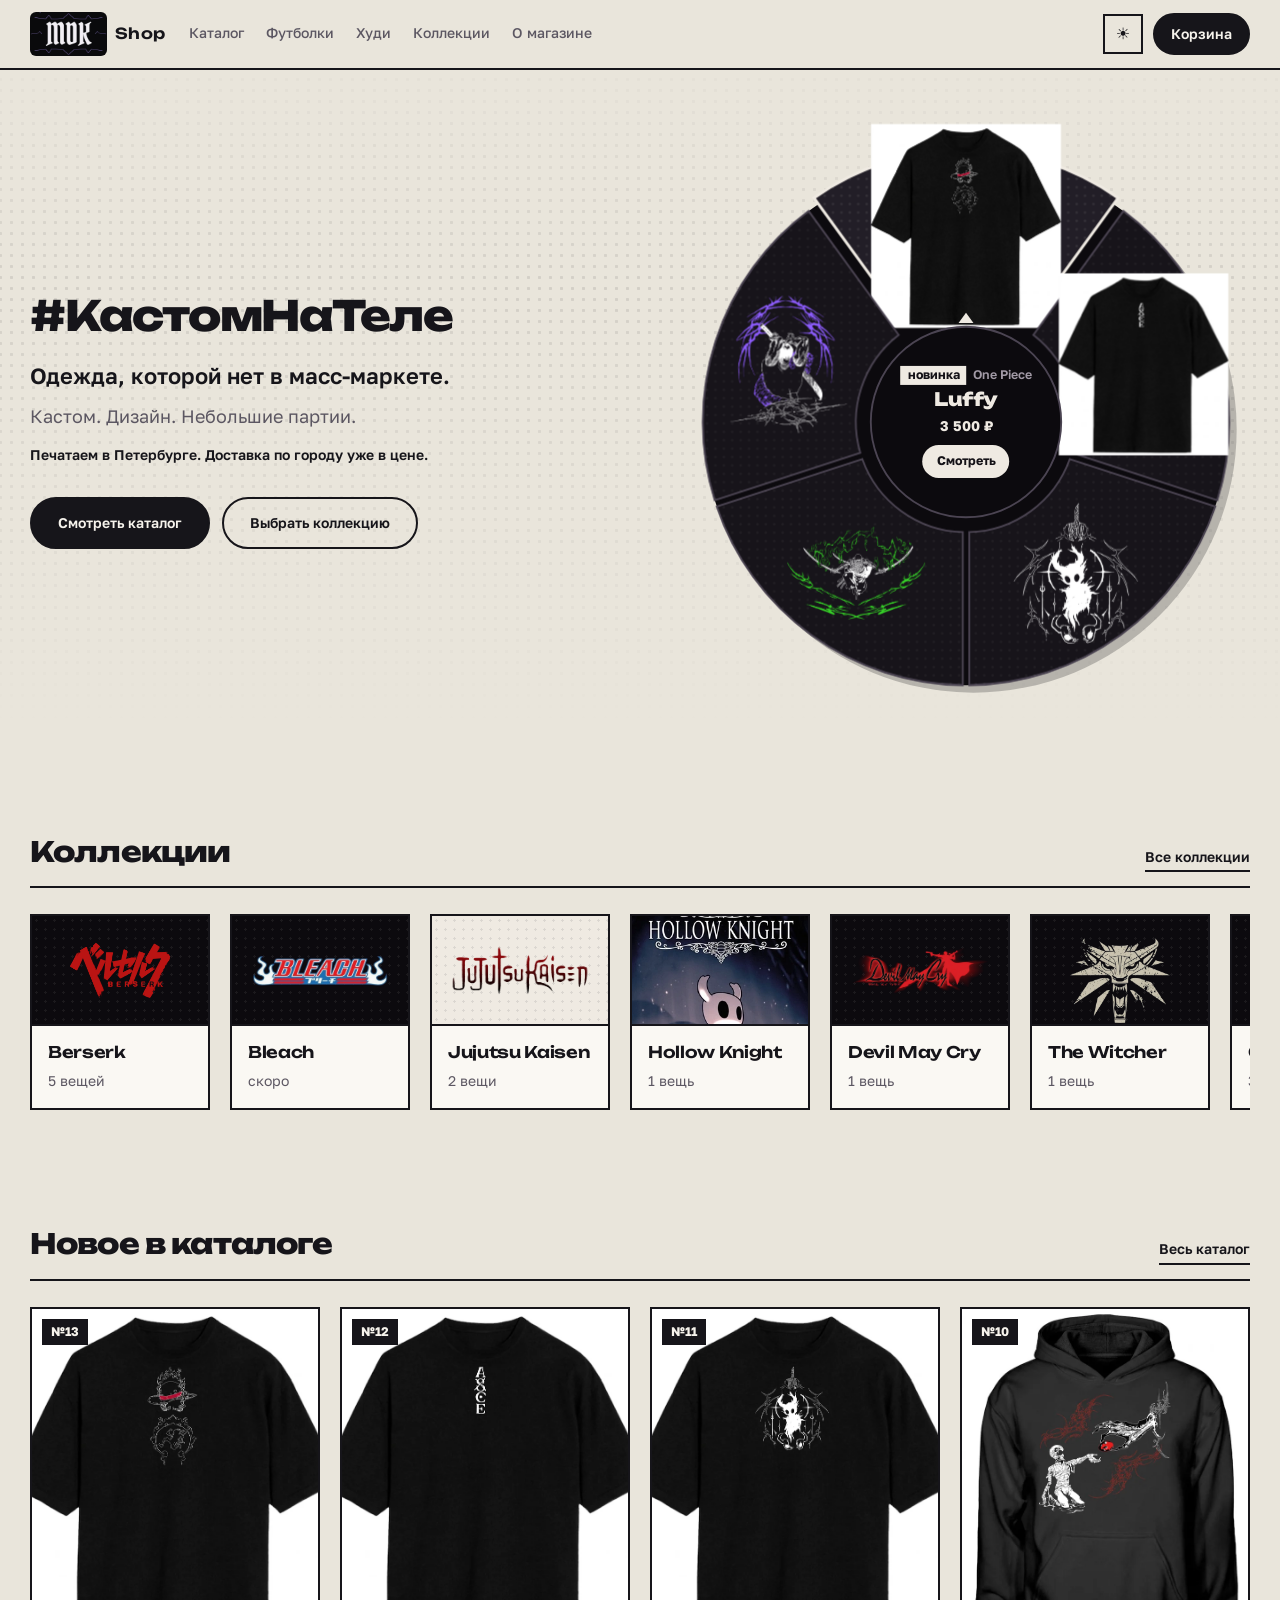
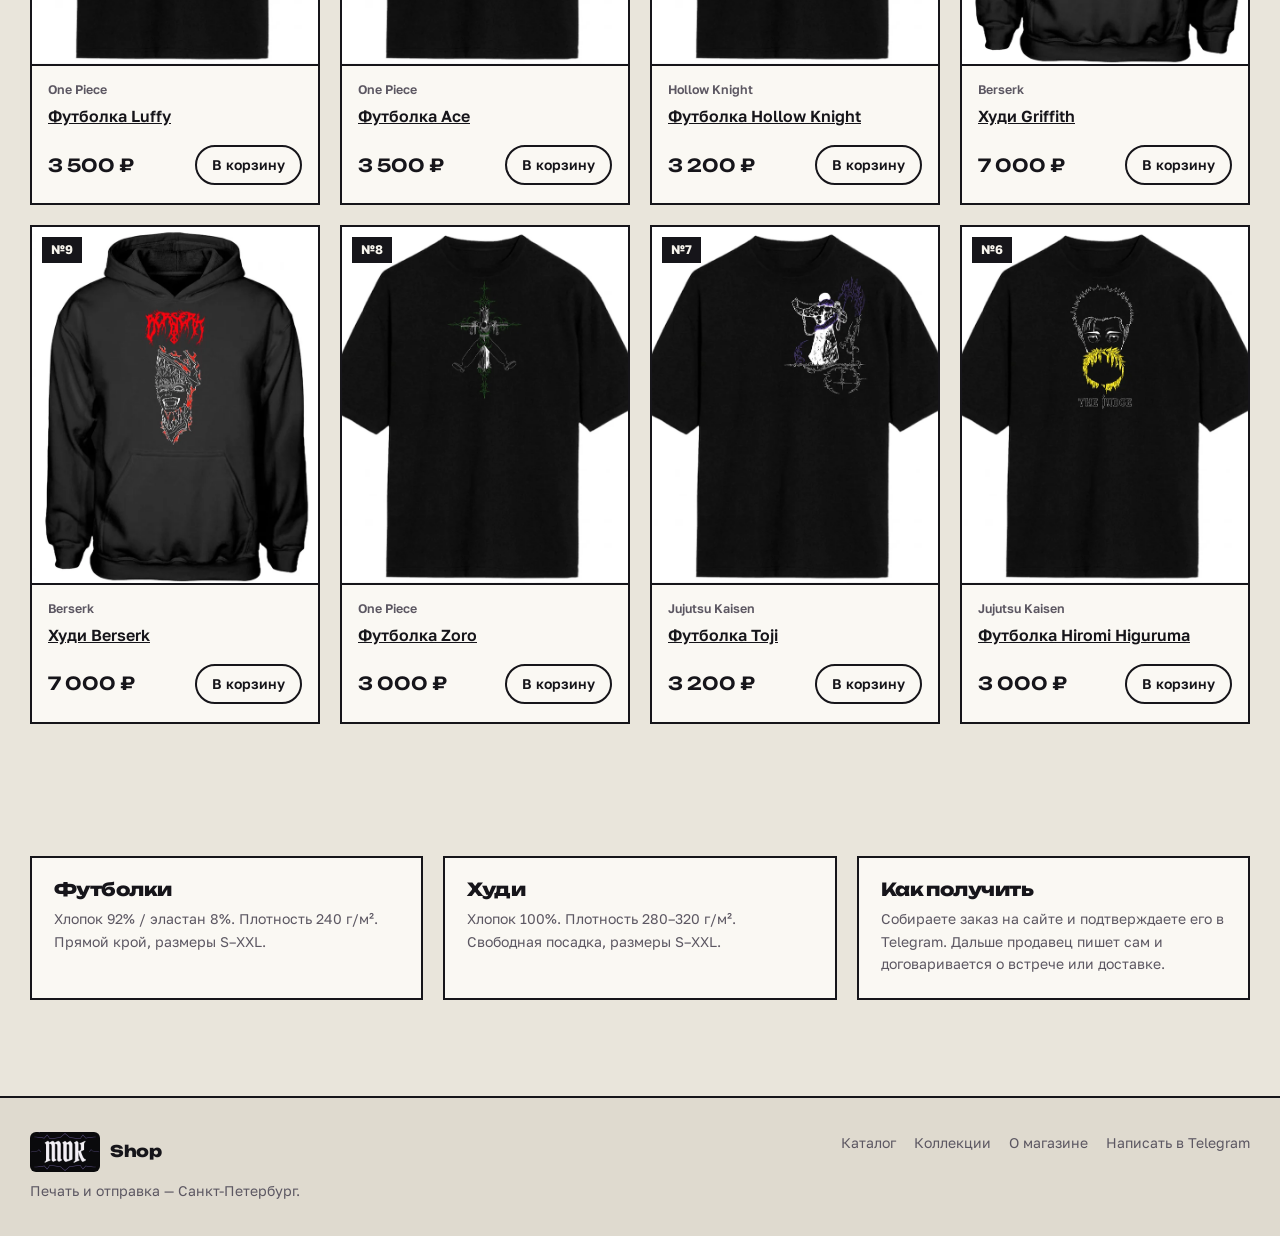
==== index.html @ 87d1327c "urldesign" ====
<!DOCTYPE html>
<html lang="ru" data-theme="dark">
<head>
<meta charset="UTF-8">
<meta name="viewport" content="width=device-width, initial-scale=1, viewport-fit=cover">
<title>MDK Shop — футболки и худи по манге и аниме</title>
<meta name="description" content="Футболки и худи с принтами по «Берсерку», «Бличу», Devil May Cry, «Ведьмаку» и Jujutsu Kaisen. Печать в Санкт-Петербурге, доставка по городу включена в цену.">
<meta name="theme-color" content="#0B0A0D">

<meta property="og:type" content="website">
<meta property="og:title" content="MDK Shop">
<meta property="og:description" content="Футболки и худи по мотивам манги, аниме и игр. Санкт-Петербург.">
<meta property="og:url" content="https://malofei.github.io/MDK_shop/">
<meta property="og:site_name" content="MDK Shop">
<meta property="og:locale" content="ru_RU">
<meta property="og:image" content="https://malofei.github.io/MDK_shop/images/og-cover.jpg?v=2">
<meta property="og:image:width" content="1200">
<meta property="og:image:height" content="630">
<meta property="og:image:alt" content="MDK Shop — футболки и худи по манге, аниме и играм">
<meta name="twitter:card" content="summary_large_image">
<meta name="twitter:title" content="MDK Shop">
<meta name="twitter:description" content="Футболки и худи по мотивам манги, аниме и игр. Санкт-Петербург.">
<meta name="twitter:image" content="https://malofei.github.io/MDK_shop/images/og-cover.jpg?v=2">

<link rel="icon" href="favicon.ico?v=2" sizes="48x48">
<link rel="icon" type="image/png" sizes="192x192" href="images/icon-192.png?v=2">
<link rel="apple-touch-icon" href="images/apple-touch-icon.png?v=2">

<link rel="preconnect" href="https://fonts.googleapis.com">
<link rel="preconnect" href="https://fonts.gstatic.com" crossorigin>
<link href="https://fonts.googleapis.com/css2?family=Unbounded:wght@600;800&family=Golos+Text:wght@400;500;600;700&display=swap" rel="stylesheet">
<link rel="stylesheet" href="styles.css?v=7">
<script src="https://telegram.org/js/telegram-web-app.js"></script>
</head>
<body>

<a class="skip-link" href="#main">К содержимому</a>

<header class="masthead">
  <div class="masthead__bar shell">
    <a class="wordmark" href="#/" aria-label="MDK Shop, на главную">
      <img class="wordmark__logo" src="images/logo.webp" alt="MDK" width="77" height="44" decoding="async">
      <span class="wordmark__word">Shop</span>
    </a>

    <nav class="mainnav" aria-label="Разделы магазина">
      <a href="#/catalog">Каталог</a>
      <a href="#/catalog/tshirts">Футболки</a>
      <a href="#/catalog/hoodies">Худи</a>
      <a href="#/collections">Коллекции</a>
      <a href="#/about">О магазине</a>
    </nav>

    <div class="masthead__tools">
      <button class="icon-btn" id="themeToggle" type="button" aria-label="Переключить тему">
        <span aria-hidden="true" id="themeIcon">☾</span>
      </button>
      <button class="cart-btn" id="cartToggle" type="button" aria-label="Открыть корзину">
        Корзина
        <span class="cart-btn__count" id="cartCount" hidden>0</span>
      </button>
    </div>
  </div>
</header>

<main id="main">

  <!-- ГЛАВНАЯ -->
  <section class="view" id="view-home" hidden>
    <div class="hero shell">
      <div class="hero__text">
        <h1 class="hero__title">#КастомНаТеле</h1>
        <p class="hero__lede">Одежда, которой нет в масс-маркете.</p>
        <p class="hero__sub">Кастом. Дизайн. Небольшие партии.</p>
        <p class="hero__note">Печатаем в Петербурге. Доставка по городу уже в цене.</p>
        <div class="hero__actions">
          <a class="btn btn--solid" href="#/catalog">Смотреть каталог</a>
          <a class="btn btn--ghost" href="#/collections">Выбрать коллекцию</a>
        </div>
      </div>
      <div class="wheel" id="heroWheel" role="group" aria-label="Последние принты футболок"></div>
    </div>

    <section class="shell band">
      <div class="band__head">
        <h2>Коллекции</h2>
        <a class="textlink" href="#/collections">Все коллекции</a>
      </div>
      <div class="collection-rail" id="homeCollections"></div>
    </section>

    <section class="shell band">
      <div class="band__head">
        <h2>Новое в каталоге</h2>
        <a class="textlink" href="#/catalog">Весь каталог</a>
      </div>
      <div class="grid" id="homeProducts"></div>
    </section>

    <section class="shell band">
      <div class="specs">
        <article class="spec">
          <h3>Футболки</h3>
          <p>Хлопок 92% / эластан 8%. Плотность 240 г/м². Прямой крой, размеры S–XXL.</p>
        </article>
        <article class="spec">
          <h3>Худи</h3>
          <p>Хлопок 100%. Плотность 280–320 г/м². Свободная посадка, размеры S–XXL.</p>
        </article>
        <article class="spec">
          <h3>Как получить</h3>
          <p>Собираете заказ на сайте и подтверждаете его в Telegram. Дальше продавец пишет сам и договаривается о встрече или доставке.</p>
        </article>
      </div>
    </section>
  </section>

  <!-- КАТАЛОГ -->
  <section class="view" id="view-catalog" hidden>
    <div class="shell">
      <div class="page-head page-head--split">
        <div class="page-head__text">
          <h1 id="catalogTitle">Каталог</h1>
          <p id="catalogInfo" class="page-head__info"></p>
        </div>
        <div class="page-head__logo tile-art" id="catalogLogo" hidden></div>
      </div>

      <div class="filters" role="search">
        <div class="chips" id="categoryChips" role="group" aria-label="Тип вещи"></div>
        <div class="filters__row">
          <label class="field field--search">
            <span class="field__label">Поиск</span>
            <input type="search" id="searchInput" placeholder="Название или номер" autocomplete="off">
          </label>
          <label class="field">
            <span class="field__label">Коллекция</span>
            <select id="themeSelect"></select>
          </label>
          <label class="field">
            <span class="field__label">Сортировка</span>
            <select id="sortSelect">
              <option value="default">По умолчанию</option>
              <option value="price-asc">Сначала дешевле</option>
              <option value="price-desc">Сначала дороже</option>
              <option value="name">По названию</option>
            </select>
          </label>
        </div>
        <p class="filters__count" id="resultCount" role="status"></p>
      </div>

      <div class="grid" id="catalogGrid"></div>
      <div class="empty" id="catalogEmpty" hidden>
        <p>Под эти условия ничего не подошло.</p>
        <button class="btn btn--ghost" type="button" id="resetFilters">Сбросить фильтры</button>
      </div>
    </div>
  </section>

  <!-- КОЛЛЕКЦИИ -->
  <section class="view" id="view-collections" hidden>
    <div class="shell">
      <div class="page-head">
        <h1>Коллекции</h1>
        <p class="page-head__info" id="collectionsInfo"></p>
      </div>
      <div class="collection-grid" id="collectionGrid"></div>
    </div>
  </section>

  <!-- ТОВАР -->
  <section class="view" id="view-product" hidden>
    <div class="shell">
      <nav class="crumbs" id="productCrumbs" aria-label="Хлебные крошки"></nav>
      <div class="product" id="productBody"></div>
      <section class="band" id="relatedBand" hidden>
        <div class="band__head"><h2>Из этой же коллекции</h2></div>
        <div class="grid" id="relatedGrid"></div>
      </section>
    </div>
  </section>

  <!-- О МАГАЗИНЕ -->
  <section class="view" id="view-about" hidden>
    <div class="shell prose">
      <div class="page-head">
        <h1>О магазине</h1>
      </div>
      <p>MDK Shop — небольшой магазин одежды с принтами по манге, аниме и играм. Мы печатаем в Санкт-Петербурге маленькими партиями, поэтому каждая вещь появляется в каталоге только тогда, когда её реально можно отшить.</p>
      <h2>Ткани</h2>
      <p>Футболки — хлопок 92% с эластаном, плотность 240 г/м², прямой крой. Худи — плотный хлопок 280–320 г/м². Размеры от S до XXL.</p>
      <h2>Уход</h2>
      <p>Стирка при 30°, наизнанку, без отбеливателя. Принт не гладят напрямую — только через ткань или с изнанки.</p>
      <h2>Доставка и оплата</h2>
      <p>Доставка по Санкт-Петербургу входит в цену. По России считаем отдельно при заказе. Оплату и способ передачи обсуждаем в Telegram — на сайте ничего платить не нужно.</p>
      <h2>Связь</h2>
      <p>Задайте вопрос в нашем <a class="textlink" id="aboutContact" href="#" target="_blank" rel="noopener">Telegram-боте</a> — продавец ответит там же, обычно в течение пары часов.</p>
    </div>
  </section>

</main>

<footer class="footer">
  <div class="shell footer__inner">
    <div>
      <p class="footer__mark"><img src="images/logo.webp" alt="MDK" width="70" height="40" loading="lazy" decoding="async"><span>Shop</span></p>
      <p class="footer__line">Печать и отправка — Санкт-Петербург.</p>
    </div>
    <nav class="footer__nav" aria-label="Footer">
      <a href="#/catalog">Каталог</a>
      <a href="#/collections">Коллекции</a>
      <a href="#/about">О магазине</a>
      <a id="footerContact" href="#" target="_blank" rel="noopener">Написать в Telegram</a>
    </nav>
  </div>
</footer>

<!-- КОРЗИНА -->
<div class="scrim" id="scrim" hidden></div>
<aside class="cart" id="cart" role="dialog" aria-modal="true" aria-labelledby="cartTitle" hidden>
  <header class="cart__head">
    <h2 id="cartTitle">Корзина</h2>
    <button class="icon-btn" type="button" id="cartClose" aria-label="Закрыть корзину">✕</button>
  </header>
  <div class="cart__body" id="cartBody"></div>
  <footer class="cart__foot" id="cartFoot" hidden>
    <div class="cart__total">
      <span>Итого</span>
      <strong id="cartTotal">0 ₽</strong>
    </div>
    <button class="btn btn--solid btn--block" type="button" id="checkoutBtn">Оформить в Telegram</button>
    <p class="cart__fineprint">Мы передадим состав заказа боту. Оплата и доставка — в переписке с продавцом.</p>
  </footer>
</aside>

<!-- ПРОСМОТР ФОТО -->
<div class="lightbox" id="lightbox" role="dialog" aria-modal="true" aria-label="Просмотр фотографии" hidden>
  <button class="lightbox__close icon-btn" type="button" id="lbClose" aria-label="Закрыть">✕</button>
  <button class="lightbox__nav lightbox__nav--prev" type="button" id="lbPrev" aria-label="Предыдущее фото">‹</button>
  <img id="lbImage" src="" alt="">
  <button class="lightbox__nav lightbox__nav--next" type="button" id="lbNext" aria-label="Следующее фото">›</button>
  <p class="lightbox__counter" id="lbCounter"></p>
</div>

<div class="toast" id="toast" role="status" aria-live="polite" hidden></div>

<script src="products.js?v=6"></script>
<script src="art.js?v=6"></script>
<script src="app.js?v=6"></script>
</body>
</html>
---- styles.css ----
/* styles.css — MDK Shop
   Визуальная идея: печатная манга. Кадры-панели с чернильной рамкой,
   растровая заливка вместо градиентов, интерфейс монохромный —
   единственный цвет на странице приносят фотографии вещей. */

/* ============ ТОКЕНЫ ============ */
:root {
  --bg:        #121014;
  --bg-sunk:   #0C0A0E;
  --panel:     #1A171D;
  --panel-2:   #221E27;
  --text:      #EFEAE2;
  --muted:     #A29AA6;
  --frame:     #4B4452;
  --frame-strong: #6E6676;
  --invert-bg: #EFEAE2;
  --invert-fg: #141217;
  --gold:      #C8A96A;
  --tone:      rgba(239, 234, 226, .08);

  --shell: 1220px;
  --gap: 20px;

  --font-display: "Unbounded", "Arial Black", "Helvetica Neue", system-ui, sans-serif;
  --font-text: "Golos Text", "Segoe UI", system-ui, -apple-system, sans-serif;

  --fs-xs: .78rem;
  --fs-sm: .875rem;
  --fs-md: 1rem;
  --fs-lg: 1.125rem;
  --fs-xl: 1.375rem;
  --fs-2xl: 1.75rem;
  --fs-3xl: 2.25rem;

  --ease: cubic-bezier(.2, .7, .3, 1);
  --shadow-panel: 6px 6px 0 rgba(0, 0, 0, .45);
}

[data-theme="light"] {
  --bg:        #E9E5DB;
  --bg-sunk:   #DFDACF;
  --panel:     #FAF8F3;
  --panel-2:   #F1EDE4;
  --text:      #16151A;
  --muted:     #5C5762;
  --frame:     #16151A;
  --frame-strong: #16151A;
  --invert-bg: #16151A;
  --invert-fg: #F6F3EC;
  --gold:      #8A6A22;
  --tone:      rgba(22, 21, 26, .10);
  --shadow-panel: 6px 6px 0 rgba(22, 21, 26, .18);
}

/* ============ БАЗА ============ */
*, *::before, *::after { box-sizing: border-box; }

html {
  -webkit-text-size-adjust: 100%;
  scroll-behavior: smooth;
  scroll-padding-top: 96px;
}

body {
  margin: 0;
  background: var(--bg);
  color: var(--text);
  font-family: var(--font-text);
  font-size: var(--fs-md);
  line-height: 1.6;
  overflow-x: hidden;
  padding-bottom: env(safe-area-inset-bottom, 0);
}

body.is-locked { overflow: hidden; }

img { max-width: 100%; display: block; }
a { color: inherit; }

/* Атрибут hidden должен побеждать display у компонентов ниже,
   иначе корзина и лайтбокс рисуются поверх страницы при загрузке. */
[hidden] { display: none !important; }

h1, h2, h3 {
  font-family: var(--font-display);
  font-weight: 800;
  line-height: 1.02;
  letter-spacing: -.03em;
  margin: 0;
  text-wrap: balance;
}

p { margin: 0; }

button, input, select, textarea {
  font: inherit;
  color: inherit;
}

:focus-visible {
  outline: 3px solid var(--gold);
  outline-offset: 2px;
}

.shell {
  width: min(100% - 32px, var(--shell));
  margin-inline: auto;
}

.skip-link {
  position: absolute;
  left: -9999px;
  top: 8px;
  background: var(--invert-bg);
  color: var(--invert-fg);
  padding: 10px 16px;
  z-index: 200;
}
.skip-link:focus { left: 16px; }

.view[hidden] { display: none; }

/* ============ ШАПКА ============ */
.masthead {
  position: sticky;
  top: 0;
  z-index: 60;
  background: color-mix(in srgb, var(--bg) 88%, transparent);
  backdrop-filter: blur(14px);
  border-bottom: 2px solid var(--frame);
  padding-top: env(safe-area-inset-top, 0);
}

.masthead__bar {
  display: flex;
  align-items: center;
  gap: 24px;
  min-height: 68px;
  padding-block: 10px;
}

.wordmark {
  display: inline-flex;
  align-items: center;
  gap: 8px;
  text-decoration: none;
  flex-shrink: 0;
}

.wordmark__logo {
  display: block;
  height: 44px;
  width: auto;
  border-radius: 6px;   /* у логотипа свой тёмный фон — на светлой теме он смотрится плашкой */
}

.wordmark__mark {
  font-family: var(--font-display);
  font-weight: 800;
  font-size: 1.25rem;
  letter-spacing: -.04em;
  background: var(--invert-bg);
  color: var(--invert-fg);
  padding: 2px 9px 4px;
}

.wordmark__word {
  font-family: var(--font-display);
  font-weight: 600;
  font-size: .95rem;
  letter-spacing: .02em;
}

.mainnav {
  display: flex;
  gap: 22px;
  margin-right: auto;
  font-size: var(--fs-sm);
  font-weight: 500;
}

.mainnav a {
  text-decoration: none;
  color: var(--muted);
  padding: 4px 0;
  border-bottom: 2px solid transparent;
  transition: color .15s var(--ease), border-color .15s var(--ease);
  white-space: nowrap;
}

.mainnav a:hover { color: var(--text); }
.mainnav a.is-active {
  color: var(--text);
  border-bottom-color: var(--text);
}

.masthead__tools {
  display: flex;
  align-items: center;
  gap: 10px;
  margin-left: auto;
}

.icon-btn {
  width: 40px;
  height: 40px;
  display: grid;
  place-items: center;
  background: transparent;
  border: 2px solid var(--frame);
  color: var(--text);
  cursor: pointer;
  font-size: 1rem;
  transition: background .15s var(--ease), border-color .15s var(--ease);
}
.icon-btn:hover { border-color: var(--frame-strong); background: var(--panel-2); }

.cart-btn {
  display: inline-flex;
  align-items: center;
  gap: 8px;
  background: var(--invert-bg);
  color: var(--invert-fg);
  border: 2px solid var(--invert-bg);
  padding: 8px 16px;
  font-weight: 600;
  font-size: var(--fs-sm);
  cursor: pointer;
  border-radius: 999px;
  transition: transform .12s var(--ease);
}
.cart-btn:active { transform: translateY(1px); }

.cart-btn__count {
  background: var(--gold);
  color: #1A1408;
  min-width: 22px;
  height: 22px;
  border-radius: 999px;
  display: grid;
  place-items: center;
  font-size: var(--fs-xs);
  font-weight: 700;
  padding: 0 6px;
}

/* ============ КНОПКИ ============ */
.btn {
  display: inline-flex;
  align-items: center;
  justify-content: center;
  gap: 8px;
  padding: 13px 26px;
  border-radius: 999px;
  border: 2px solid transparent;
  font-weight: 600;
  font-size: var(--fs-sm);
  cursor: pointer;
  text-decoration: none;
  transition: transform .12s var(--ease), background .15s var(--ease), color .15s var(--ease);
}

.btn--solid {
  background: var(--invert-bg);
  color: var(--invert-fg);
  border-color: var(--invert-bg);
}
.btn--solid:hover { transform: translateY(-2px); }

.btn--ghost {
  background: transparent;
  color: var(--text);
  border-color: var(--frame-strong);
}
.btn--ghost:hover { background: var(--panel-2); }

.btn--block { width: 100%; }
.btn:active { transform: translateY(1px); }
.btn[disabled] { opacity: .45; cursor: not-allowed; transform: none; }

.textlink {
  color: var(--text);
  font-weight: 600;
  font-size: var(--fs-sm);
  text-decoration: none;
  border-bottom: 2px solid var(--frame-strong);
  padding-bottom: 2px;
}
.textlink:hover { border-bottom-color: var(--text); }

/* ============ ГЕРОЙ ============ */
.hero {
  display: grid;
  grid-template-columns: minmax(0, 1.05fr) minmax(0, 1fr);
  gap: 56px;
  align-items: center;
  padding: 72px 0 80px;
  position: relative;
}

.hero::before {
  content: "";
  position: absolute;
  inset: -40px -50vw 20px -50vw;
  background-image: radial-gradient(var(--tone) 1.4px, transparent 1.5px);
  background-size: 11px 11px;
  -webkit-mask-image: linear-gradient(180deg, transparent, #000 35%, transparent 95%);
  mask-image: linear-gradient(180deg, transparent, #000 35%, transparent 95%);
  pointer-events: none;
  z-index: 0;
}

.hero > * { position: relative; z-index: 1; }

.hero__title {
  /* хештег — заметно меньше прежнего заголовка (было clamp(2.6rem, 6.4vw, 4.6rem)) */
  font-size: clamp(1.6rem, 4.4vw, 2.6rem);
  line-height: 1;
  margin-bottom: 22px;
}

.hero__lede {
  font-size: var(--fs-xl);
  font-weight: 600;
  color: var(--text);
  max-width: 46ch;
  margin-bottom: 8px;
}

.hero__sub {
  font-size: var(--fs-lg);
  color: var(--muted);
  max-width: 46ch;
  margin-bottom: 14px;
}

.hero__note {
  font-size: var(--fs-sm);
  font-weight: 600;
  margin-bottom: 30px;
}

.hero__actions { display: flex; flex-wrap: wrap; gap: 12px; }

/* появление первого экрана: текст слева поднимается, колесо справа раскрывается веером */
.hero__text > * { animation: rise .7s var(--ease) both; }
.hero__lede  { animation-delay: .06s; }
.hero__sub   { animation-delay: .09s; }
.hero__note  { animation-delay: .12s; }
.hero__actions { animation-delay: .15s; }

@keyframes rise {
  from { opacity: 0; transform: translateY(14px); }
  to   { opacity: 1; transform: none; }
}

/* ============ КОЛЕСО ПРИНТОВ ============
   Всегда тёмное, в любой теме: принты нарисованы светлой линией под чёрную ткань,
   на светлом фоне они бы пропали. */
.wheel {
  --w-bg: #0C0A0E;
  --w-wedge: #17141A;
  --w-wedge-hot: #221E27;
  --w-frame: #4B4452;
  --w-ink: #EFEAE2;
  --w-muted: #A29AA6;

  container-type: inline-size;
  position: relative;
  justify-self: center;
  width: min(100%, 560px);
  aspect-ratio: 1;
  color: var(--w-ink);
}

.wheel__svg {
  position: absolute;
  inset: 0;
  width: 100%;
  height: 100%;
  overflow: visible;
  -webkit-tap-highlight-color: transparent;
}

.wheel__shadow { fill: rgba(0, 0, 0, .45); }
[data-theme="light"] .wheel__shadow { fill: rgba(22, 21, 26, .24); }

/* тёмный диск под секторами: зазоры между ними остаются чернильными, а не светлыми */
.wheel__base { fill: var(--w-bg); }

.wheel__slot a { outline: none; cursor: pointer; }

.wheel__enter {
  transform-origin: 300px 300px;
  animation: wheel-in .7s var(--ease) var(--delay, 0s) both;
}
@keyframes wheel-in {
  from { opacity: 0; transform: rotate(-16deg) scale(.84); }
  to   { opacity: 1; transform: none; }
}

.wheel__lift { transition: transform .32s var(--ease); }
.wheel__slot.is-active .wheel__lift { transform: translate(var(--dx), var(--dy)); }

.wheel__wedge {
  fill: var(--w-wedge);
  stroke: var(--w-frame);
  stroke-width: 2;
  transition: fill .2s var(--ease), stroke .2s var(--ease), stroke-width .2s var(--ease);
}
.wheel__slot.is-active .wheel__wedge {
  fill: var(--w-wedge-hot);
  stroke: var(--w-ink);
  stroke-width: 3;
}
.wheel__slot a:focus-visible .wheel__wedge {
  stroke: var(--gold);
  stroke-width: 4;
}

.wheel__tone { pointer-events: none; opacity: .55; transition: opacity .3s var(--ease); }
.wheel__slot.is-active .wheel__tone { opacity: 1; }

.wheel__glow { pointer-events: none; opacity: 0; transition: opacity .3s var(--ease); }
.wheel__slot.is-active .wheel__glow { opacity: 1; }

.wheel__print {
  pointer-events: none;
  transform-box: fill-box;
  transform-origin: center;
  transition: transform .32s var(--ease);
}
.wheel__slot.is-active .wheel__print { transform: scale(1.14); }

/* запасной вариант, пока нет принта: целая футболка, чуть крупнее */
.wheel__print.is-photo { transform: scale(1.25); }
.wheel__slot.is-active .wheel__print.is-photo { transform: scale(1.4); }

.wheel__hit { fill: transparent; pointer-events: all; }

.wheel__hub-bg {
  fill: var(--w-bg);
  stroke: var(--w-frame);
  stroke-width: 2;
}

.wheel__pointer {
  fill: var(--w-ink);
  transform-origin: 300px 300px;
  transition: transform .38s var(--ease);
}

/* центр: что выбрано */
.wheel__hub {
  position: absolute;
  left: 50%;
  top: 50%;
  width: 31%;
  transform: translate(-50%, -50%);
  pointer-events: none;
}
.wheel__hub-inner {
  display: grid;
  justify-items: center;
  text-align: center;
  gap: 5px;
}
.wheel__hub-inner.is-swapping { animation: wheel-swap .28s var(--ease); }
@keyframes wheel-swap {
  from { opacity: 0; transform: translateY(6px); }
  to   { opacity: 1; transform: none; }
}

.wheel__theme {
  font-size: var(--fs-xs);
  font-weight: 600;
  color: var(--w-muted);
  line-height: 1.3;
}
.wheel__tag {
  display: inline-block;
  margin-right: 6px;
  padding: 1px 7px 2px;
  background: var(--w-ink);
  color: #141217;
  font-weight: 700;
}
.wheel__name {
  font-family: var(--font-display);
  font-weight: 800;
  font-size: 1rem;
  font-size: clamp(.78rem, 3.3cqw, 1.2rem);
  line-height: 1.06;
  letter-spacing: -.03em;
  text-wrap: balance;
}
.wheel__price {
  font-weight: 700;
  font-size: var(--fs-sm);
  font-variant-numeric: tabular-nums;
}
.wheel__open {
  pointer-events: auto;
  margin-top: 3px;
  padding: 6px 14px 7px;
  border-radius: 999px;
  background: var(--w-ink);
  color: #141217;
  font-size: var(--fs-xs);
  font-weight: 700;
  text-decoration: none;
  transition: transform .12s var(--ease);
}
.wheel__open:hover { transform: translateY(-2px); }

@container (max-width: 430px) {
  .wheel__theme { display: none; }
  .wheel__hub-inner { gap: 3px; }
  .wheel__price { font-size: var(--fs-xs); }
  .wheel__open { padding: 4px 10px 5px; }
}

/* ============ СЕКЦИИ ============ */
.band { padding-block: 56px; }

.band__head {
  display: flex;
  align-items: baseline;
  justify-content: space-between;
  gap: 16px;
  margin-bottom: 26px;
  border-bottom: 2px solid var(--frame);
  padding-bottom: 14px;
}

.band__head h2 { font-size: var(--fs-2xl); }

.page-head { padding: 44px 0 26px; }
.page-head h1 { font-size: clamp(2rem, 5vw, 3rem); margin-bottom: 12px; }
.page-head__info { color: var(--muted); max-width: 60ch; }

.page-head--split {
  display: flex;
  align-items: flex-end;
  justify-content: space-between;
  gap: 24px;
}
.page-head__logo {
  flex: 0 0 auto;
  width: 220px;
  aspect-ratio: 16 / 10;
  border: 2px solid var(--frame-strong);
  box-shadow: var(--shadow-panel);
}

/* ============ КОЛЛЕКЦИИ ============ */
.collection-rail {
  display: grid;
  grid-auto-flow: column;
  grid-auto-columns: minmax(180px, 1fr);
  gap: var(--gap);
  overflow-x: auto;
  scroll-snap-type: x mandatory;
  padding-bottom: 8px;
  scrollbar-width: thin;
}
.collection-rail > * { scroll-snap-align: start; }

.collection-grid {
  display: grid;
  grid-template-columns: repeat(auto-fill, minmax(220px, 1fr));
  gap: var(--gap);
  padding-bottom: 60px;
}

.collection {
  display: block;
  text-decoration: none;
  border: 2px solid var(--frame);
  background: var(--panel);
  transition: border-color .15s var(--ease), transform .15s var(--ease);
}
.collection:hover {
  border-color: var(--frame-strong);
  transform: translateY(-3px);
}

/* Плитка с логотипом: фон задаётся в art.js (--cover-bg), поэтому логотипы на
   тёмной и светлой подложке одинаково читаются в обеих темах сайта. */
.tile-art {
  background-color: var(--cover-bg, var(--panel-2));
  background-image: radial-gradient(var(--cover-dot, rgba(239, 234, 226, .07)) 1.1px, transparent 1.4px);
  background-size: 9px 9px;
  display: grid;
  place-items: center;
  overflow: hidden;
}
.tile-art img {
  max-width: 84%;
  max-height: var(--cover-h, 60%);
  object-fit: contain;
  transition: transform .3s var(--ease);
}
.tile-art--bleed img {
  max-width: none;
  max-height: none;
  width: 100%;
  height: 100%;
  object-fit: cover;
  object-position: var(--cover-pos, 50% 30%);
}
.collection:hover .tile-art img { transform: scale(1.05); }

.collection__cover {
  aspect-ratio: 16 / 10;
  border-bottom: 2px solid var(--frame);
}

.collection__body { padding: 14px 16px 16px; }
.collection__name {
  font-family: var(--font-display);
  font-weight: 600;
  font-size: var(--fs-md);
  letter-spacing: -.02em;
}
.collection__count {
  color: var(--muted);
  font-size: var(--fs-sm);
  margin-top: 4px;
}

/* ============ ФИЛЬТРЫ ============ */
.filters {
  position: sticky;
  top: 70px;
  z-index: 40;
  background: color-mix(in srgb, var(--bg) 92%, transparent);
  backdrop-filter: blur(10px);
  border-block: 2px solid var(--frame);
  padding: 16px 0;
  margin-bottom: 28px;
}

.chips { display: flex; flex-wrap: wrap; gap: 8px; margin-bottom: 14px; }

.chip {
  border: 2px solid var(--frame);
  background: transparent;
  color: var(--muted);
  padding: 7px 16px;
  border-radius: 999px;
  font-size: var(--fs-sm);
  font-weight: 600;
  cursor: pointer;
  transition: all .15s var(--ease);
}
.chip:hover { color: var(--text); border-color: var(--frame-strong); }
.chip[aria-pressed="true"] {
  background: var(--invert-bg);
  color: var(--invert-fg);
  border-color: var(--invert-bg);
}

.filters__row {
  display: grid;
  grid-template-columns: minmax(0, 1.6fr) minmax(0, 1fr) minmax(0, 1fr);
  gap: 12px;
}

.field { display: block; }

.field__label {
  display: block;
  font-size: var(--fs-xs);
  color: var(--muted);
  margin-bottom: 5px;
  font-weight: 600;
}

.field input,
.field select {
  width: 100%;
  background: var(--panel);
  border: 2px solid var(--frame);
  color: var(--text);
  padding: 10px 12px;
  border-radius: 0;
  appearance: none;
}
.field select {
  background-image: linear-gradient(45deg, transparent 50%, currentColor 50%),
                    linear-gradient(135deg, currentColor 50%, transparent 50%);
  background-position: calc(100% - 18px) 55%, calc(100% - 13px) 55%;
  background-size: 5px 5px, 5px 5px;
  background-repeat: no-repeat;
  padding-right: 34px;
}
.field input:focus, .field select:focus { border-color: var(--frame-strong); }

.filters__count {
  margin-top: 12px;
  font-size: var(--fs-sm);
  color: var(--muted);
}

/* ============ СЕТКА ТОВАРОВ ============ */
.grid {
  display: grid;
  grid-template-columns: repeat(auto-fill, minmax(240px, 1fr));
  gap: var(--gap);
  padding-bottom: 20px;
}

.card {
  display: flex;
  flex-direction: column;
  border: 2px solid var(--frame);
  background: var(--panel);
  text-decoration: none;
  transition: border-color .15s var(--ease), transform .15s var(--ease);
}
.card:hover {
  border-color: var(--frame-strong);
  transform: translateY(-3px);
}

.card__media {
  position: relative;
  aspect-ratio: 4 / 5;
  overflow: hidden;
  background: var(--panel-2);
  border-bottom: 2px solid var(--frame);
}

.card__media img {
  position: absolute;
  inset: 0;
  width: 100%;
  height: 100%;
  object-fit: cover;
  transition: opacity .3s var(--ease);
}
.card__media img.card__alt { opacity: 0; }
.card:hover .card__alt { opacity: 1; }

.card__art {
  position: absolute;
  top: 10px;
  left: 10px;
  background: var(--invert-bg);
  color: var(--invert-fg);
  font-size: var(--fs-xs);
  font-weight: 700;
  padding: 3px 9px;
  z-index: 2;
}

.card__body {
  padding: 14px 16px 18px;
  display: flex;
  flex-direction: column;
  gap: 6px;
  flex: 1;
}

.card__theme {
  font-size: var(--fs-xs);
  color: var(--muted);
  font-weight: 600;
}

.card__name {
  font-weight: 600;
  font-size: var(--fs-md);
  line-height: 1.3;
}

.card__foot {
  display: flex;
  align-items: center;
  justify-content: space-between;
  gap: 10px;
  margin-top: auto;
  padding-top: 12px;
}

.card__price {
  font-family: var(--font-display);
  font-weight: 600;
  font-size: var(--fs-lg);
  letter-spacing: -.02em;
}

.card__add {
  border: 2px solid var(--frame-strong);
  background: transparent;
  color: var(--text);
  border-radius: 999px;
  padding: 7px 15px;
  font-size: var(--fs-sm);
  font-weight: 600;
  cursor: pointer;
  transition: all .15s var(--ease);
  white-space: nowrap;
}
.card__add:hover { background: var(--invert-bg); color: var(--invert-fg); border-color: var(--invert-bg); }

.empty {
  text-align: center;
  padding: 70px 20px 90px;
  color: var(--muted);
  display: grid;
  gap: 18px;
  justify-items: center;
}

/* ============ СТРАНИЦА ТОВАРА ============ */
.crumbs {
  display: flex;
  flex-wrap: wrap;
  gap: 8px;
  align-items: center;
  font-size: var(--fs-sm);
  color: var(--muted);
  padding: 26px 0 20px;
}
.crumbs a { text-decoration: none; color: var(--muted); }
.crumbs a:hover { color: var(--text); }
.crumbs span[aria-hidden] { opacity: .5; }

.product {
  display: grid;
  /* фото товара — компактное, не на весь экран: до 460 px в ширину */
  grid-template-columns: minmax(0, 460px) minmax(0, 520px);
  justify-content: start;   /* по левому краю, как хлебные крошки и заголовки */
  gap: 56px;
  align-items: start;
  padding-bottom: 40px;
}

.gallery { display: grid; gap: 12px; width: 100%; max-width: 460px; }

.gallery__main {
  border: 2px solid var(--frame-strong);
  background: var(--panel);
  overflow: hidden;
  cursor: zoom-in;
}
.gallery__main img {
  width: 100%;
  aspect-ratio: 4 / 5;
  object-fit: cover;
}

.gallery__thumbs {
  display: grid;
  grid-template-columns: repeat(auto-fill, minmax(78px, 1fr));
  gap: 10px;
}

.thumb {
  border: 2px solid var(--frame);
  background: var(--panel);
  padding: 0;
  cursor: pointer;
  overflow: hidden;
  transition: border-color .15s var(--ease);
}
.thumb img { width: 100%; aspect-ratio: 1; object-fit: cover; }
.thumb[aria-current="true"] { border-color: var(--text); }

.buybox { position: sticky; top: 96px; display: grid; gap: 20px; }

.buybox__art {
  font-size: var(--fs-xs);
  font-weight: 700;
  color: var(--invert-fg);
  background: var(--invert-bg);
  padding: 3px 9px;
  justify-self: start;
}

.buybox__title { font-size: clamp(1.6rem, 3.4vw, 2.3rem); }

.buybox__price {
  font-family: var(--font-display);
  font-weight: 800;
  font-size: var(--fs-2xl);
  letter-spacing: -.03em;
}

.opt { display: grid; gap: 10px; }
.opt__label { font-size: var(--fs-sm); font-weight: 600; }
.opt__row { display: flex; flex-wrap: wrap; gap: 8px; }

.size {
  min-width: 54px;
  border: 2px solid var(--frame);
  background: transparent;
  color: var(--text);
  padding: 9px 12px;
  font-weight: 600;
  font-size: var(--fs-sm);
  cursor: pointer;
  transition: all .15s var(--ease);
}
.size:hover { border-color: var(--frame-strong); }
.size[aria-pressed="true"] {
  background: var(--invert-bg);
  color: var(--invert-fg);
  border-color: var(--invert-bg);
}

.stepper {
  display: inline-flex;
  justify-self: start;   /* не растягиваться на всю ширину — заканчивается после «+» */
  align-items: center;
  border: 2px solid var(--frame);
}
.stepper button {
  width: 42px;
  height: 42px;
  background: transparent;
  border: 0;
  cursor: pointer;
  font-size: 1.15rem;
  color: var(--text);
}
.stepper button:hover { background: var(--panel-2); }
.stepper output {
  min-width: 46px;
  text-align: center;
  font-weight: 700;
  font-variant-numeric: tabular-nums;
}

.details { border-top: 2px solid var(--frame); }
.details details { border-bottom: 2px solid var(--frame); }
.details summary {
  cursor: pointer;
  padding: 14px 0;
  font-weight: 600;
  font-size: var(--fs-sm);
  list-style: none;
  display: flex;
  justify-content: space-between;
  align-items: center;
}
.details summary::-webkit-details-marker { display: none; }
.details summary::after { content: "+"; font-size: 1.2rem; color: var(--muted); }
.details details[open] summary::after { content: "–"; }
.sizechart { padding-bottom: 16px; overflow-x: auto; }
.sizechart table {
  width: 100%;
  max-width: 420px;
  border-collapse: collapse;
  font-size: var(--fs-sm);
  font-variant-numeric: tabular-nums;
}
.sizechart th,
.sizechart td { padding: 7px 10px; text-align: center; border: 1px solid var(--frame); }
.sizechart th { font-weight: 600; background: var(--panel-2); }
.sizechart td:first-child { font-weight: 700; }
.sizechart p { padding: 10px 0 0; }

.details p {
  padding-bottom: 16px;
  color: var(--muted);
  font-size: var(--fs-sm);
  max-width: 62ch;
}

/* ============ КОРЗИНА ============ */
.scrim {
  position: fixed;
  inset: 0;
  background: rgba(0, 0, 0, .55);
  z-index: 90;
  animation: fade .2s var(--ease);
}
@keyframes fade { from { opacity: 0; } to { opacity: 1; } }

.cart {
  position: fixed;
  top: 0;
  right: 0;
  bottom: 0;
  width: min(440px, 100%);
  background: var(--bg);
  border-left: 2px solid var(--frame-strong);
  z-index: 100;
  display: flex;
  flex-direction: column;
  animation: slide-in .26s var(--ease);
  padding-top: env(safe-area-inset-top, 0);
}
@keyframes slide-in { from { transform: translateX(100%); } to { transform: none; } }

.cart__head {
  display: flex;
  align-items: center;
  justify-content: space-between;
  padding: 18px 20px;
  border-bottom: 2px solid var(--frame);
}
.cart__head h2 { font-size: var(--fs-xl); }

.cart__body { flex: 1; overflow-y: auto; padding: 16px 20px; }

.cart-line {
  display: grid;
  grid-template-columns: 74px minmax(0, 1fr);
  gap: 14px;
  padding: 14px 0;
  border-bottom: 2px solid var(--frame);
}
.cart-line:last-child { border-bottom: 0; }

.cart-line__img {
  border: 2px solid var(--frame);
  aspect-ratio: 4 / 5;
  object-fit: cover;
  width: 100%;
}

.cart-line__name { font-weight: 600; font-size: var(--fs-sm); line-height: 1.35; }
.cart-line__meta { font-size: var(--fs-xs); color: var(--muted); margin-top: 3px; }

.cart-line__row {
  display: flex;
  align-items: center;
  justify-content: space-between;
  gap: 10px;
  margin-top: 10px;
}

.cart-line__price { font-weight: 700; font-variant-numeric: tabular-nums; }

.mini-stepper { display: inline-flex; align-items: center; border: 2px solid var(--frame); }
.mini-stepper button {
  width: 30px; height: 30px;
  background: transparent; border: 0; cursor: pointer; color: var(--text);
}
.mini-stepper button:hover { background: var(--panel-2); }
.mini-stepper output { min-width: 30px; text-align: center; font-size: var(--fs-sm); font-weight: 700; }

.cart-line__drop {
  background: none;
  border: 0;
  color: var(--muted);
  font-size: var(--fs-xs);
  cursor: pointer;
  padding: 0;
  text-decoration: underline;
}
.cart-line__drop:hover { color: var(--text); }

.cart__foot {
  border-top: 2px solid var(--frame-strong);
  padding: 18px 20px calc(20px + env(safe-area-inset-bottom, 0));
  display: grid;
  gap: 12px;
  background: var(--panel);
}

.cart__total {
  display: flex;
  justify-content: space-between;
  align-items: baseline;
  font-size: var(--fs-md);
}
.cart__total strong {
  font-family: var(--font-display);
  font-size: var(--fs-xl);
  letter-spacing: -.02em;
}

.cart__fineprint { font-size: var(--fs-xs); color: var(--muted); line-height: 1.5; }

/* ============ ЛАЙТБОКС ============ */
.lightbox {
  position: fixed;
  inset: 0;
  background: rgba(8, 7, 10, .95);
  z-index: 120;
  display: grid;
  place-items: center;
  padding: 60px 16px;
}
.lightbox img {
  max-width: min(100%, 1000px);
  max-height: 100%;
  object-fit: contain;
}
.lightbox__close { position: absolute; top: 18px; right: 18px; color: #EFEAE2; border-color: #6E6676; }
.lightbox__nav {
  position: absolute;
  top: 50%;
  transform: translateY(-50%);
  width: 52px;
  height: 52px;
  border: 2px solid #6E6676;
  background: rgba(0, 0, 0, .35);
  color: #EFEAE2;
  font-size: 1.7rem;
  line-height: 1;
  cursor: pointer;
}
.lightbox__nav--prev { left: 14px; }
.lightbox__nav--next { right: 14px; }
.lightbox__counter {
  position: absolute;
  bottom: 22px;
  left: 50%;
  transform: translateX(-50%);
  color: #B9B2BE;
  font-size: var(--fs-sm);
  font-variant-numeric: tabular-nums;
}

/* ============ СПЕЦИФИКАЦИИ, ТЕКСТ, ПОДВАЛ ============ */
.specs {
  display: grid;
  grid-template-columns: repeat(auto-fit, minmax(250px, 1fr));
  gap: var(--gap);
}
.spec {
  border: 2px solid var(--frame);
  background: var(--panel);
  padding: 22px;
}
.spec h3 { font-size: var(--fs-lg); margin-bottom: 10px; }
.spec p { color: var(--muted); font-size: var(--fs-sm); }

.prose { padding-bottom: 80px; max-width: 70ch; }
.prose h2 { font-size: var(--fs-xl); margin: 32px 0 10px; }
.prose p { color: var(--muted); margin-bottom: 12px; }

.footer {
  border-top: 2px solid var(--frame);
  background: var(--bg-sunk);
  margin-top: 40px;
}
.footer__inner {
  display: flex;
  flex-wrap: wrap;
  gap: 24px;
  justify-content: space-between;
  padding: 34px 0 calc(34px + env(safe-area-inset-bottom, 0));
}
.footer__mark {
  display: flex;
  align-items: center;
  gap: 10px;
  font-family: var(--font-display);
  font-weight: 800;
  letter-spacing: -.03em;
  margin-bottom: 8px;
}
.footer__mark img { height: 40px; width: auto; border-radius: 6px; }
.footer__line { color: var(--muted); font-size: var(--fs-sm); }
.footer__nav { display: flex; flex-wrap: wrap; gap: 18px; font-size: var(--fs-sm); }
.footer__nav a { color: var(--muted); text-decoration: none; }
.footer__nav a:hover { color: var(--text); }

/* ============ ТОСТ ============ */
.toast {
  position: fixed;
  left: 50%;
  bottom: calc(24px + env(safe-area-inset-bottom, 0));
  transform: translateX(-50%);
  background: var(--invert-bg);
  color: var(--invert-fg);
  padding: 12px 22px;
  border-radius: 999px;
  font-size: var(--fs-sm);
  font-weight: 600;
  z-index: 150;
  box-shadow: 0 8px 24px rgba(0, 0, 0, .35);
  animation: toast-in .22s var(--ease);
  max-width: calc(100% - 32px);
  text-align: center;
}
@keyframes toast-in {
  from { opacity: 0; transform: translate(-50%, 12px); }
  to   { opacity: 1; transform: translate(-50%, 0); }
}

/* ============ АДАПТИВ ============ */
@media (max-width: 1024px) {
  .hero { grid-template-columns: 1fr; gap: 40px; padding: 48px 0 56px; }
  .wheel { width: min(100%, 500px); }
  .product { grid-template-columns: 1fr; gap: 28px; }
  .buybox { position: static; }
}

@media (max-width: 860px) {
  .masthead__bar { flex-wrap: wrap; gap: 12px 16px; min-height: 0; }
  .mainnav {
    order: 3;
    width: 100%;
    overflow-x: auto;
    gap: 18px;
    padding-bottom: 4px;
    margin-right: 0;
    scrollbar-width: none;
  }
  .mainnav::-webkit-scrollbar { display: none; }
  .filters { top: 0; }
  html { scroll-padding-top: 130px; }
}

@media (max-width: 720px) {
  .filters__row { grid-template-columns: 1fr 1fr; }
  .field--search { grid-column: 1 / -1; }
  .grid { grid-template-columns: repeat(auto-fill, minmax(158px, 1fr)); gap: 12px; }
  .card__body { padding: 12px 12px 14px; }
  .card__foot { flex-direction: column; align-items: stretch; gap: 8px; }
  .card__add { width: 100%; }
  .band { padding-block: 40px; }
  .cart { width: 100%; border-left: 0; }
  .wordmark__word { display: none; }
}

@media (max-width: 560px) {
  .page-head--split { align-items: flex-start; }
  .page-head__logo { width: 128px; }
}

@media (max-width: 420px) {
  .btn { padding: 12px 20px; }
}

@media (prefers-reduced-motion: reduce) {
  *, *::before, *::after {
    animation-duration: .001ms !important;
    animation-iteration-count: 1 !important;
    transition-duration: .001ms !important;
    scroll-behavior: auto !important;
  }
}
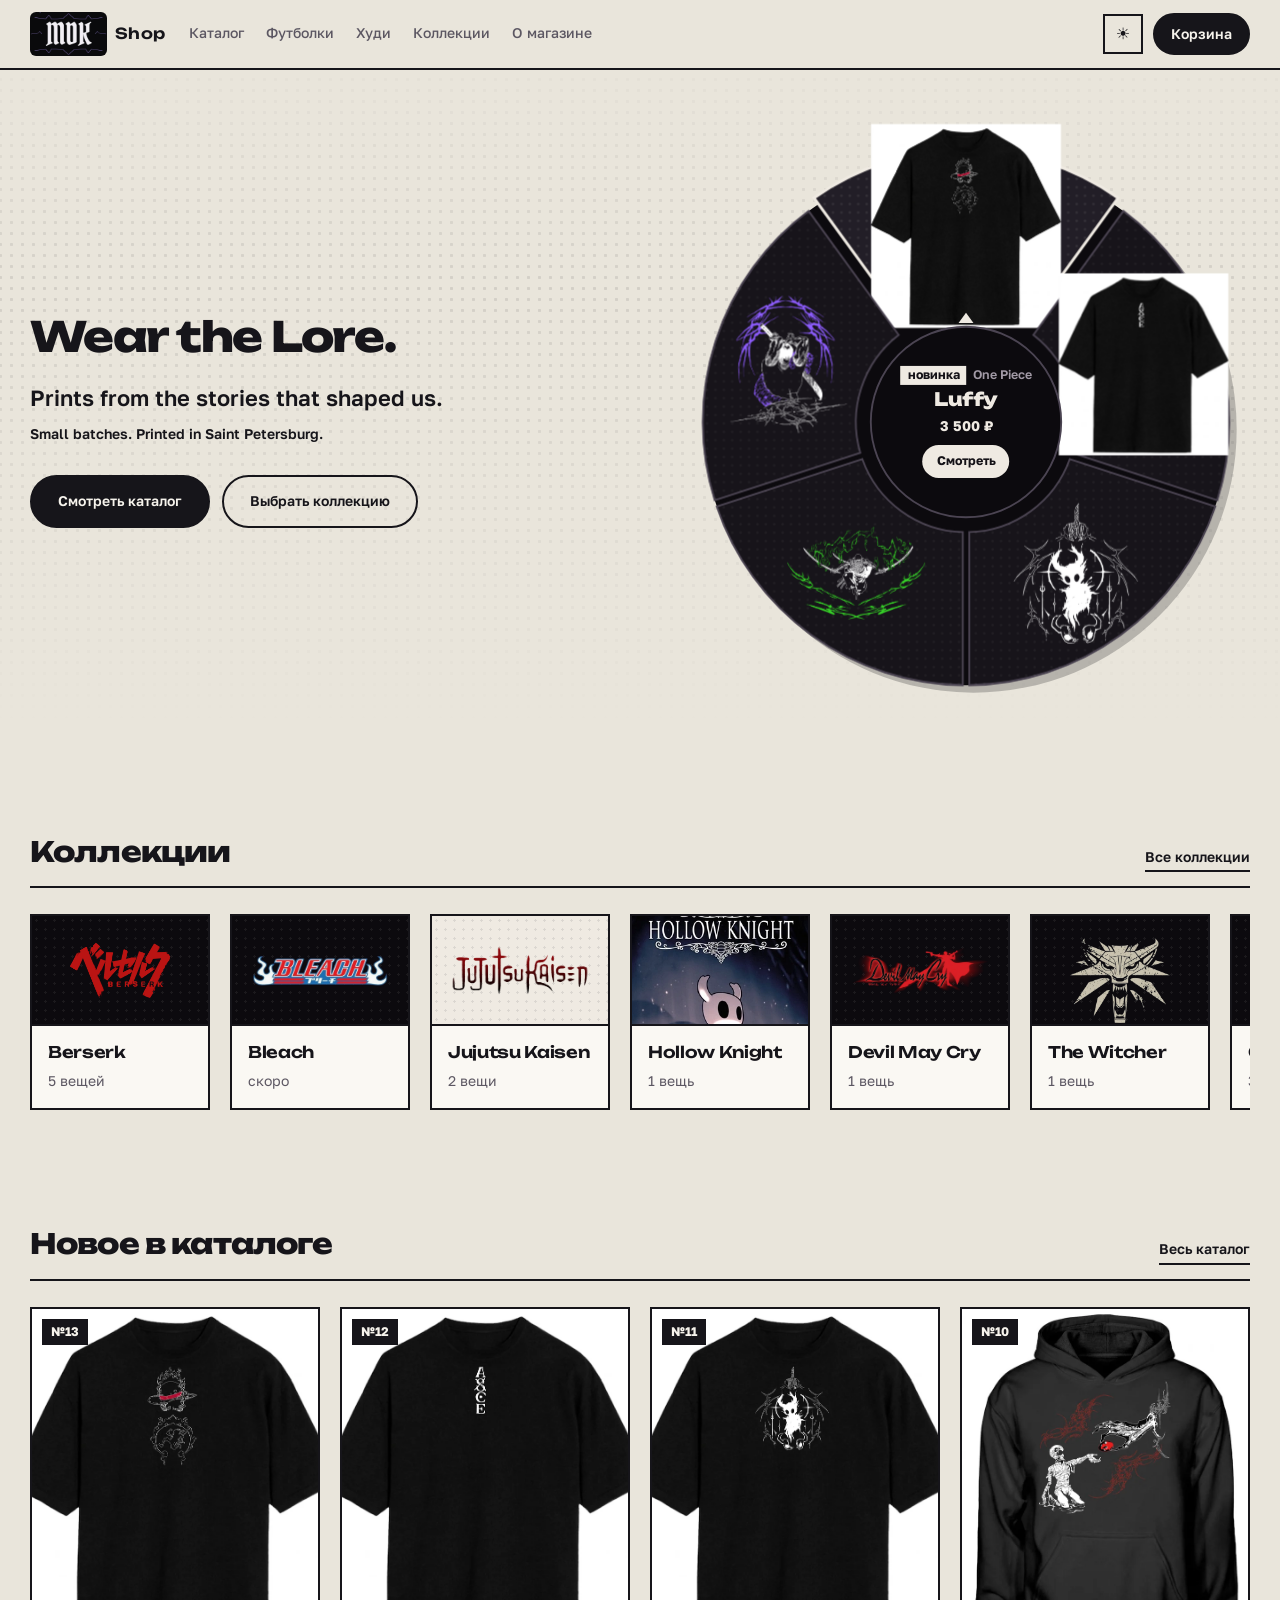
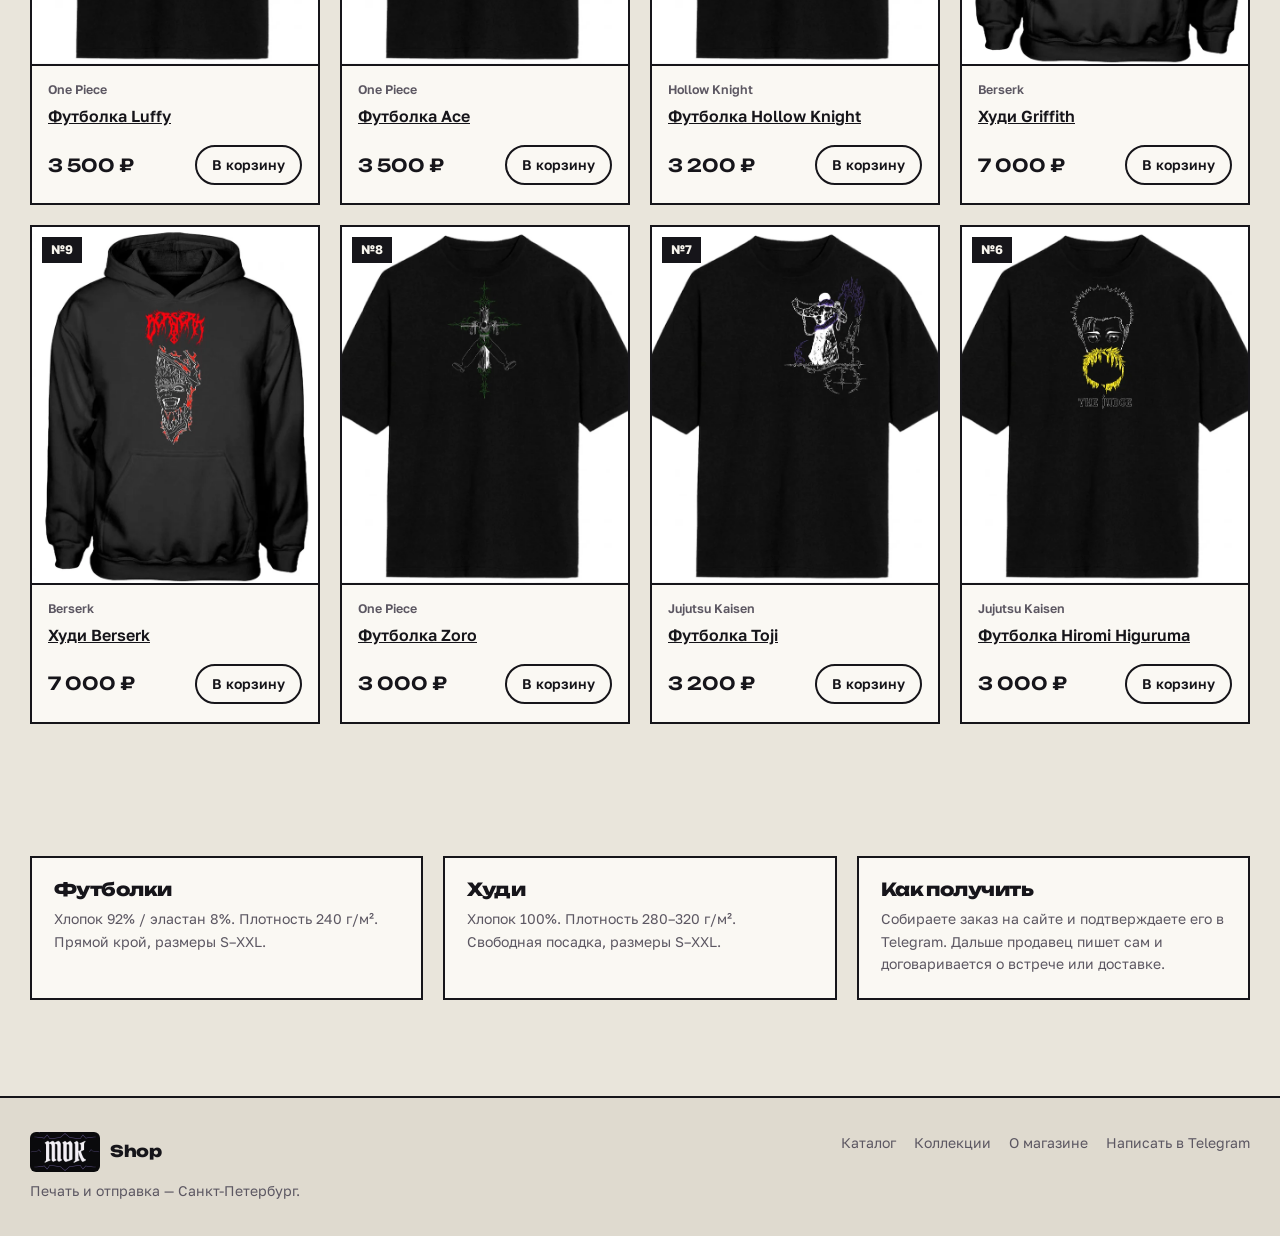
==== commit a83fef3c: "rename#" ====
--- a/index.html
+++ b/index.html
@@ -13,14 +13,14 @@
 <meta property="og:url" content="https://malofei.github.io/MDK_shop/">
 <meta property="og:site_name" content="MDK Shop">
 <meta property="og:locale" content="ru_RU">
-<meta property="og:image" content="https://malofei.github.io/MDK_shop/images/og-cover.jpg?v=2">
+<meta property="og:image" content="https://malofei.github.io/MDK_shop/images/og-cover.jpg?v=5">
 <meta property="og:image:width" content="1200">
 <meta property="og:image:height" content="630">
 <meta property="og:image:alt" content="MDK Shop — футболки и худи по манге, аниме и играм">
 <meta name="twitter:card" content="summary_large_image">
 <meta name="twitter:title" content="MDK Shop">
 <meta name="twitter:description" content="Футболки и худи по мотивам манги, аниме и игр. Санкт-Петербург.">
-<meta name="twitter:image" content="https://malofei.github.io/MDK_shop/images/og-cover.jpg?v=2">
+<meta name="twitter:image" content="https://malofei.github.io/MDK_shop/images/og-cover.jpg?v=5">
 
 <link rel="icon" href="favicon.ico?v=2" sizes="48x48">
 <link rel="icon" type="image/png" sizes="192x192" href="images/icon-192.png?v=2">
@@ -69,10 +69,9 @@
   <section class="view" id="view-home" hidden>
     <div class="hero shell">
       <div class="hero__text">
-        <h1 class="hero__title">#КастомНаТеле</h1>
-        <p class="hero__lede">Одежда, которой нет в масс-маркете.</p>
-        <p class="hero__sub">Кастом. Дизайн. Небольшие партии.</p>
-        <p class="hero__note">Печатаем в Петербурге. Доставка по городу уже в цене.</p>
+        <h1 class="hero__title" lang="en">Wear the Lore.</h1>
+        <p class="hero__lede" lang="en">Prints from the stories that shaped us.</p>
+        <p class="hero__note" lang="en">Small batches. Printed in Saint Petersburg.</p>
         <div class="hero__actions">
           <a class="btn btn--solid" href="#/catalog">Смотреть каталог</a>
           <a class="btn btn--ghost" href="#/collections">Выбрать коллекцию</a>
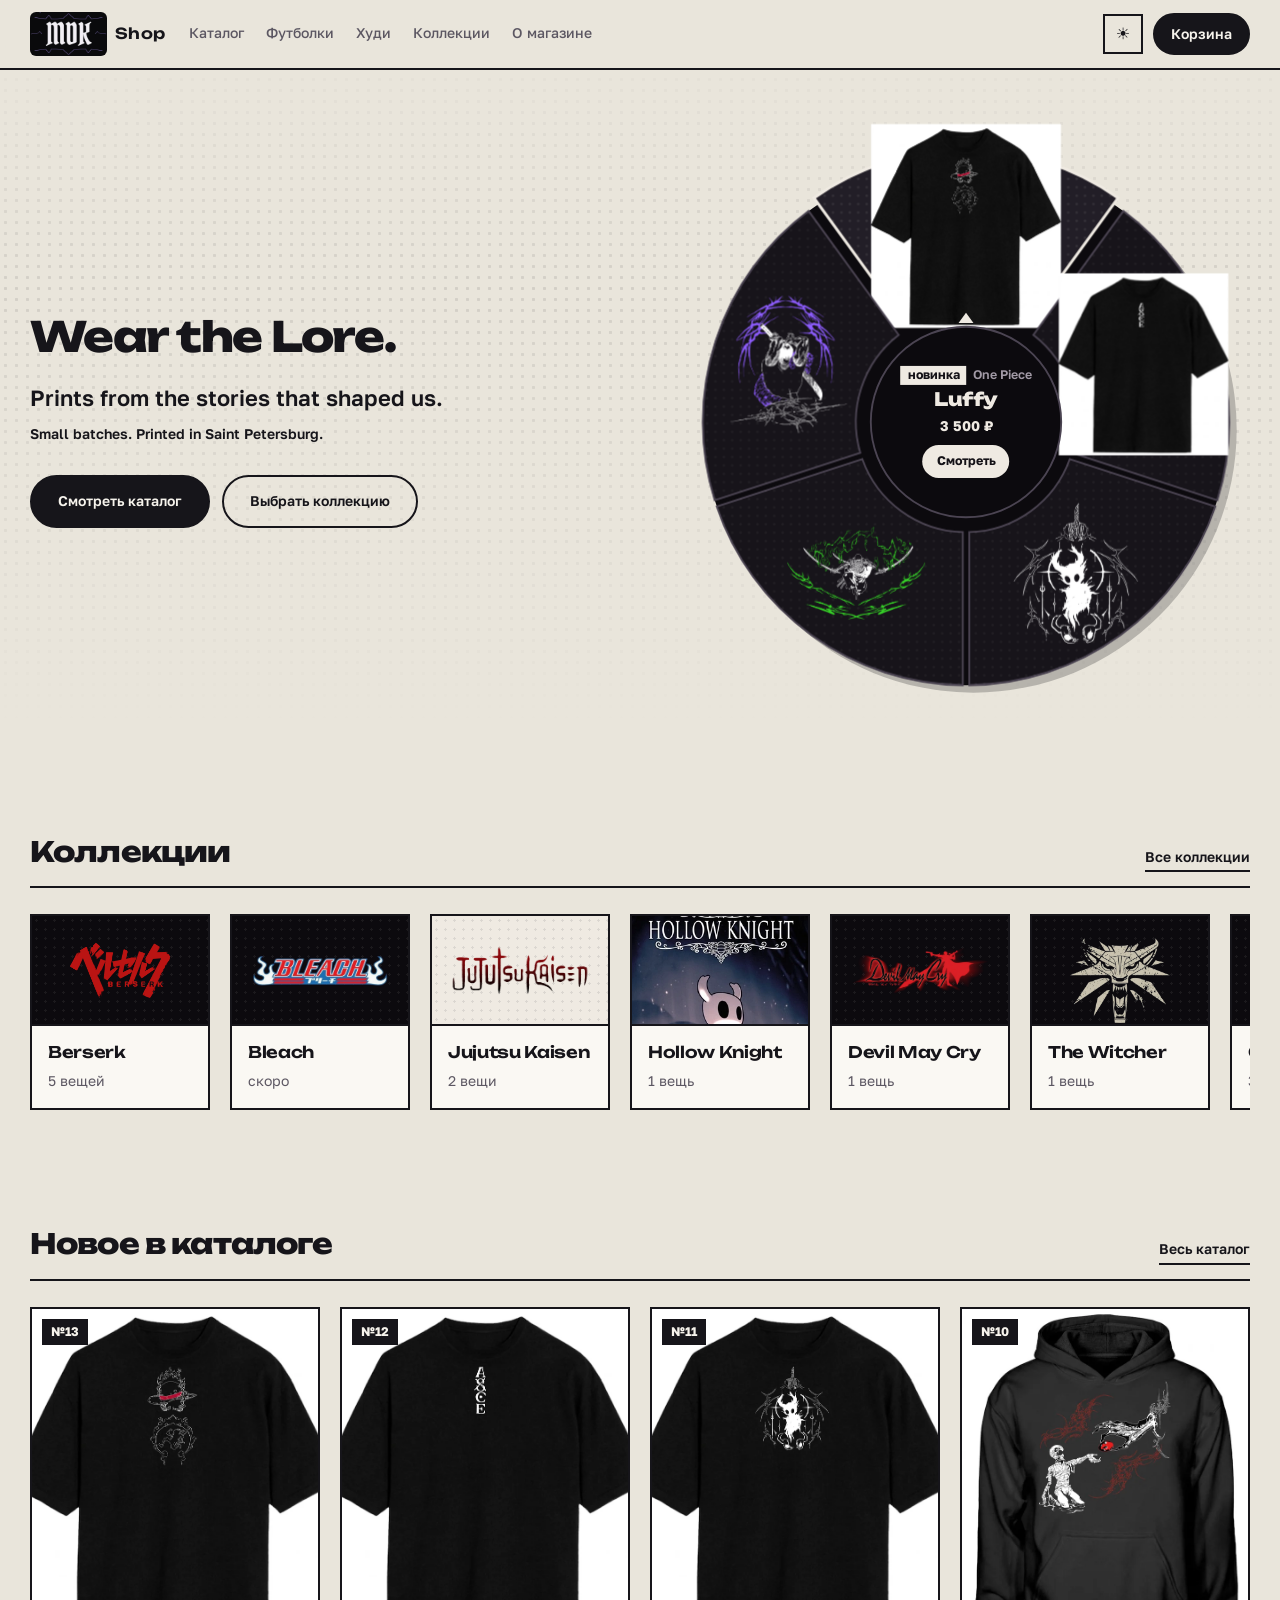
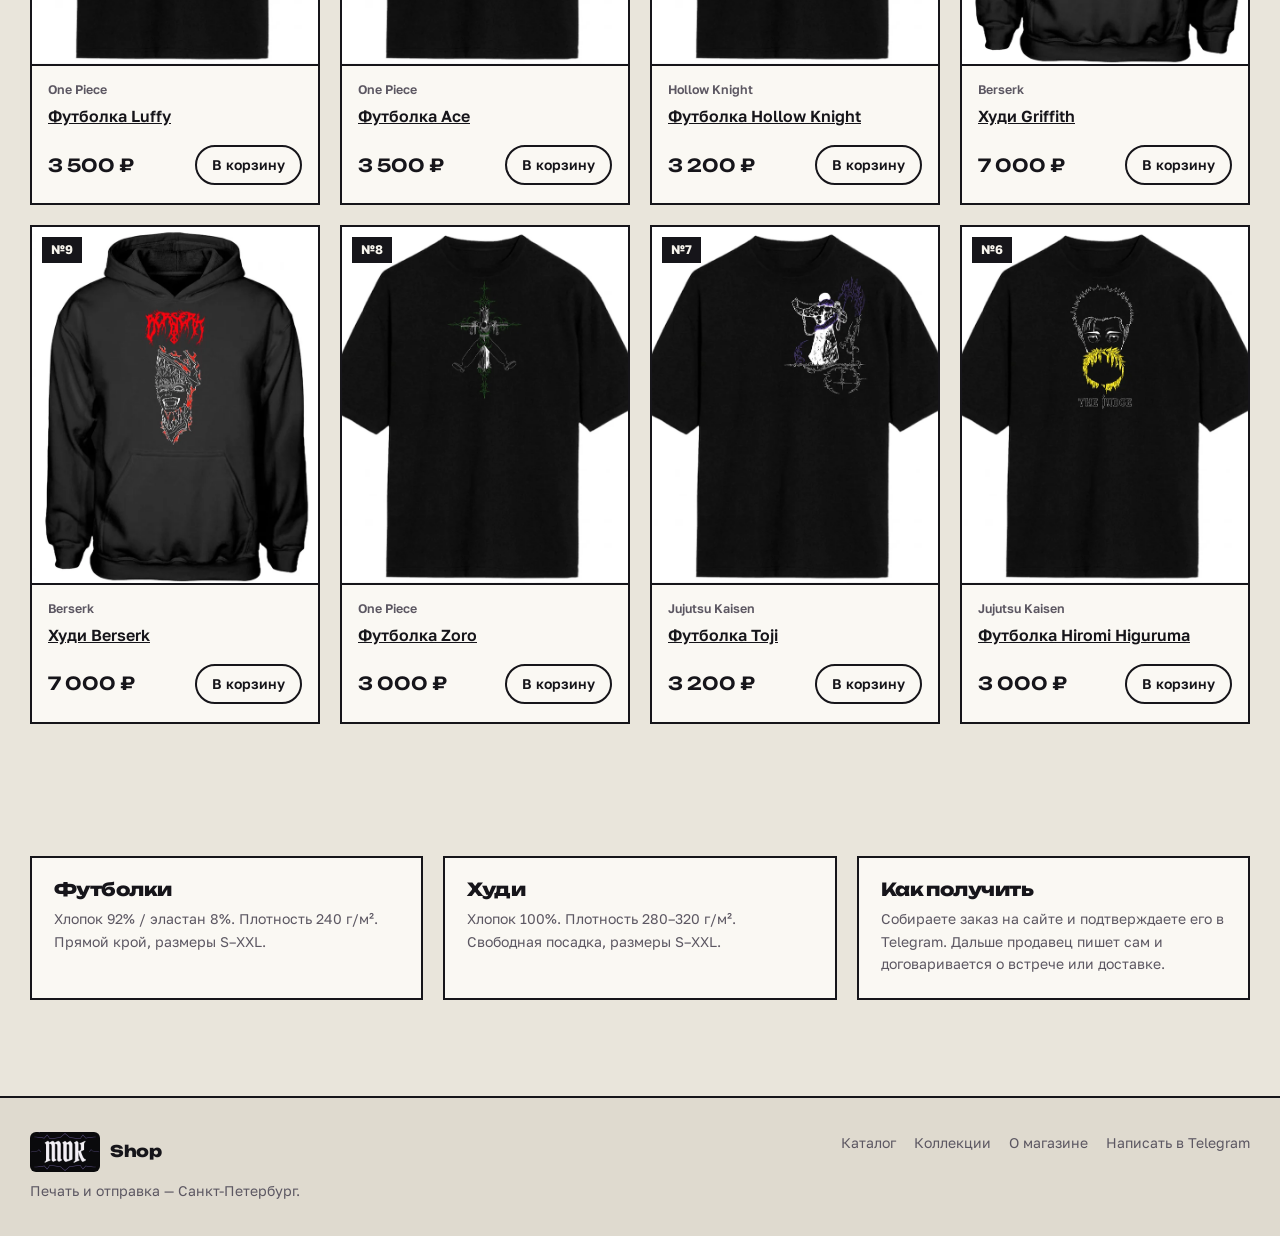
==== commit b2ed4b72: "correctionmobileversion" ====
--- a/index.html
+++ b/index.html
@@ -29,7 +29,7 @@
 <link rel="preconnect" href="https://fonts.googleapis.com">
 <link rel="preconnect" href="https://fonts.gstatic.com" crossorigin>
 <link href="https://fonts.googleapis.com/css2?family=Unbounded:wght@600;800&family=Golos+Text:wght@400;500;600;700&display=swap" rel="stylesheet">
-<link rel="stylesheet" href="styles.css?v=7">
+<link rel="stylesheet" href="styles.css?v=8">
 <script src="https://telegram.org/js/telegram-web-app.js"></script>
 </head>
 <body>
--- a/styles.css
+++ b/styles.css
@@ -74,6 +74,10 @@
 
 body.is-locked { overflow: hidden; }
 
+/* страховка: ничто внутри страницы не должно делать её шире экрана.
+   clip, а не hidden — так не ломается «липкий» блок покупки на странице товара */
+#main { overflow-x: clip; }
+
 img { max-width: 100%; display: block; }
 a { color: inherit; }
 
@@ -301,7 +305,8 @@
 .hero::before {
   content: "";
   position: absolute;
-  inset: -40px -50vw 20px -50vw;
+  /* фон в точку — от края до края экрана, но не шире него (иначе на телефоне страница уезжает вбок) */
+  inset: -40px calc((100% - 100vw) / 2) 20px;
   background-image: radial-gradient(var(--tone) 1.4px, transparent 1.5px);
   background-size: 11px 11px;
   -webkit-mask-image: linear-gradient(180deg, transparent, #000 35%, transparent 95%);
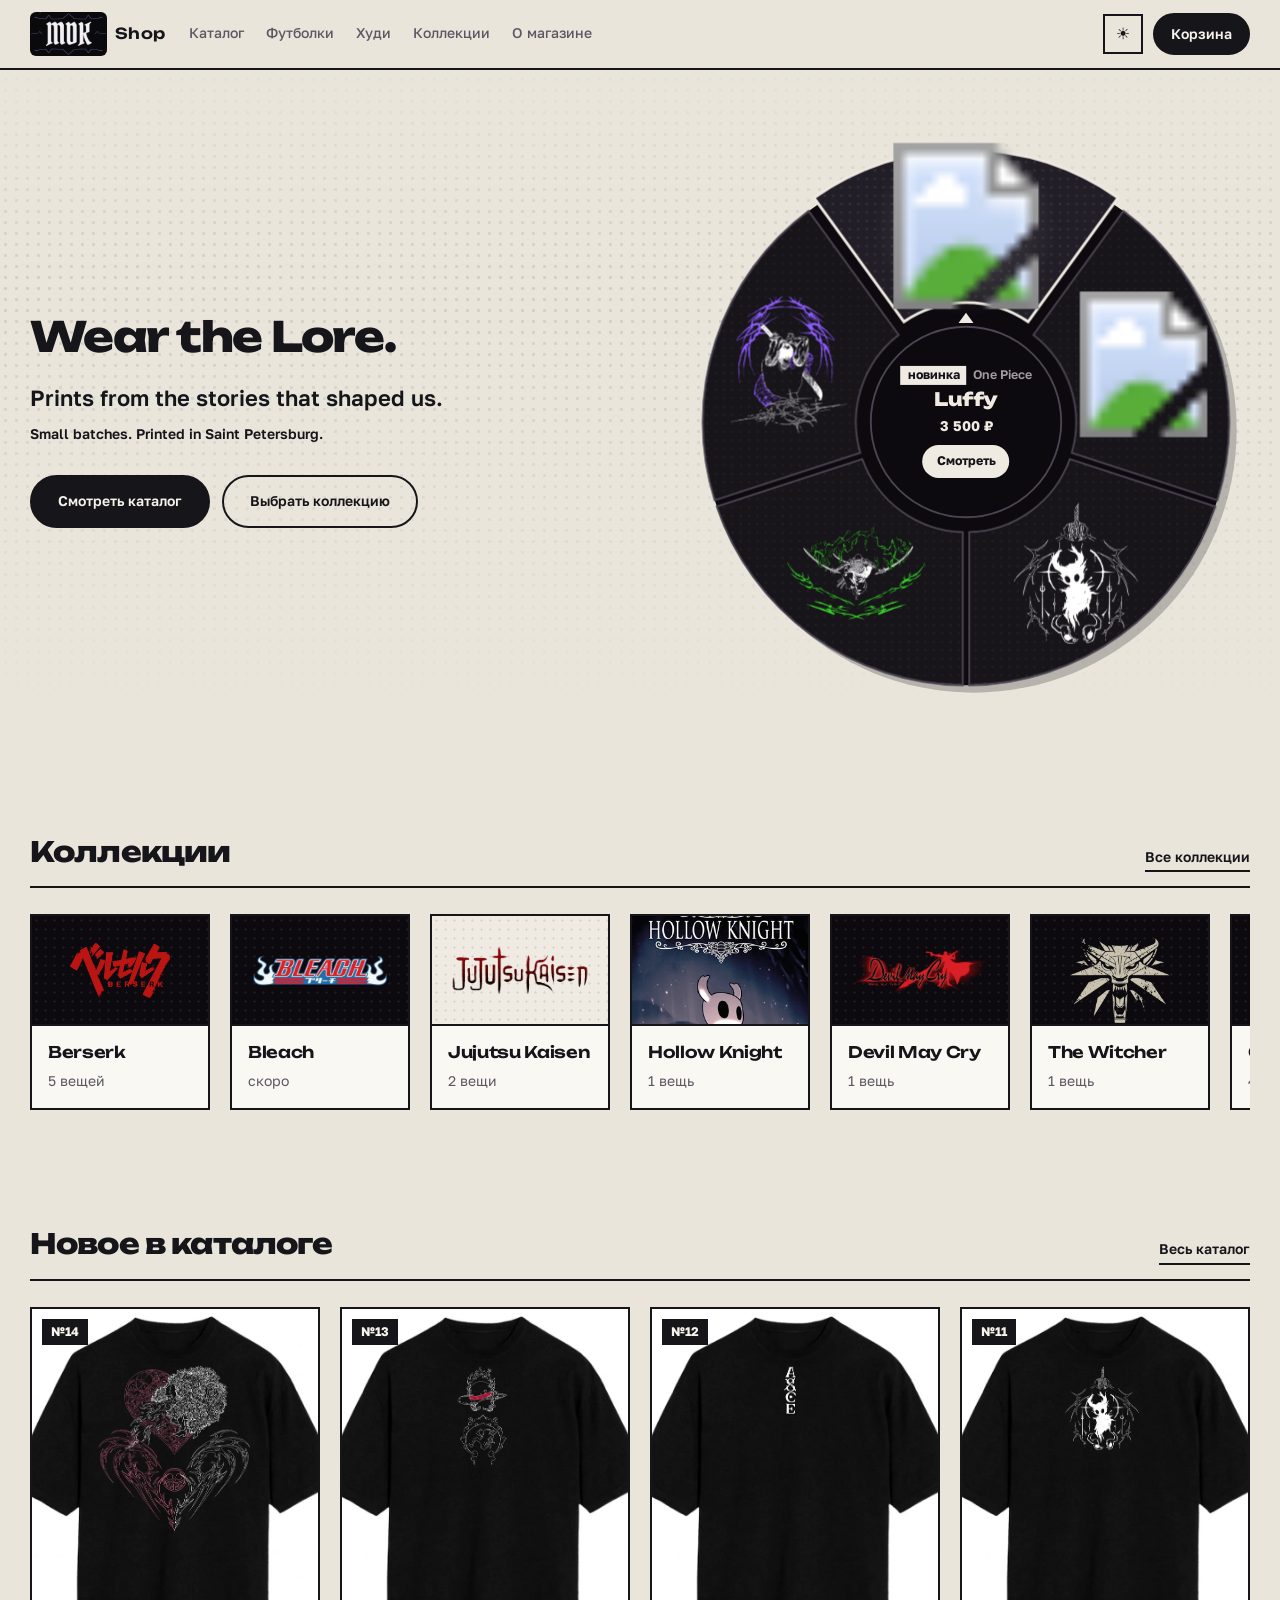
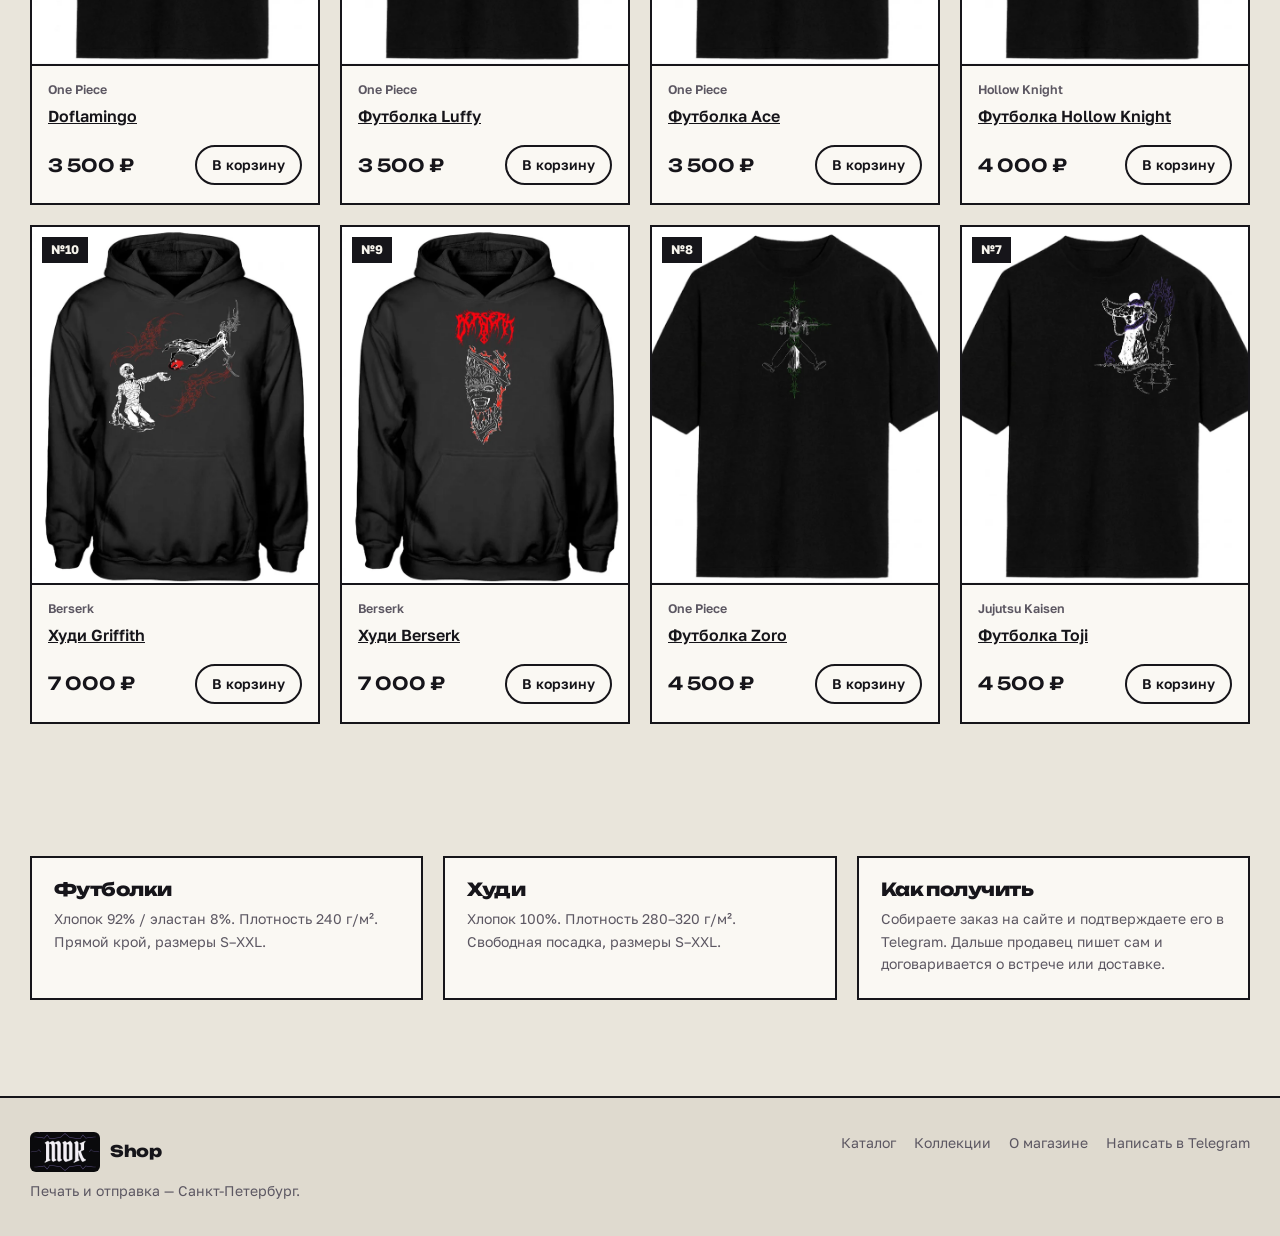
==== commit a8829f80: "whellfix" ====
--- a/index.html
+++ b/index.html
@@ -29,7 +29,7 @@
 <link rel="preconnect" href="https://fonts.googleapis.com">
 <link rel="preconnect" href="https://fonts.gstatic.com" crossorigin>
 <link href="https://fonts.googleapis.com/css2?family=Unbounded:wght@600;800&family=Golos+Text:wght@400;500;600;700&display=swap" rel="stylesheet">
-<link rel="stylesheet" href="styles.css?v=8">
+<link rel="stylesheet" href="styles.css?v=9">
 <script src="https://telegram.org/js/telegram-web-app.js"></script>
 </head>
 <body>
@@ -245,7 +245,7 @@
 <div class="toast" id="toast" role="status" aria-live="polite" hidden></div>
 
 <script src="products.js?v=6"></script>
-<script src="art.js?v=6"></script>
-<script src="app.js?v=6"></script>
+<script src="art.js?v=7"></script>
+<script src="app.js?v=7"></script>
 </body>
 </html>
--- a/styles.css
+++ b/styles.css
@@ -437,10 +437,6 @@
 }
 .wheel__slot.is-active .wheel__print { transform: scale(1.14); }
 
-/* запасной вариант, пока нет принта: целая футболка, чуть крупнее */
-.wheel__print.is-photo { transform: scale(1.25); }
-.wheel__slot.is-active .wheel__print.is-photo { transform: scale(1.4); }
-
 .wheel__hit { fill: transparent; pointer-events: all; }
 
 .wheel__hub-bg {
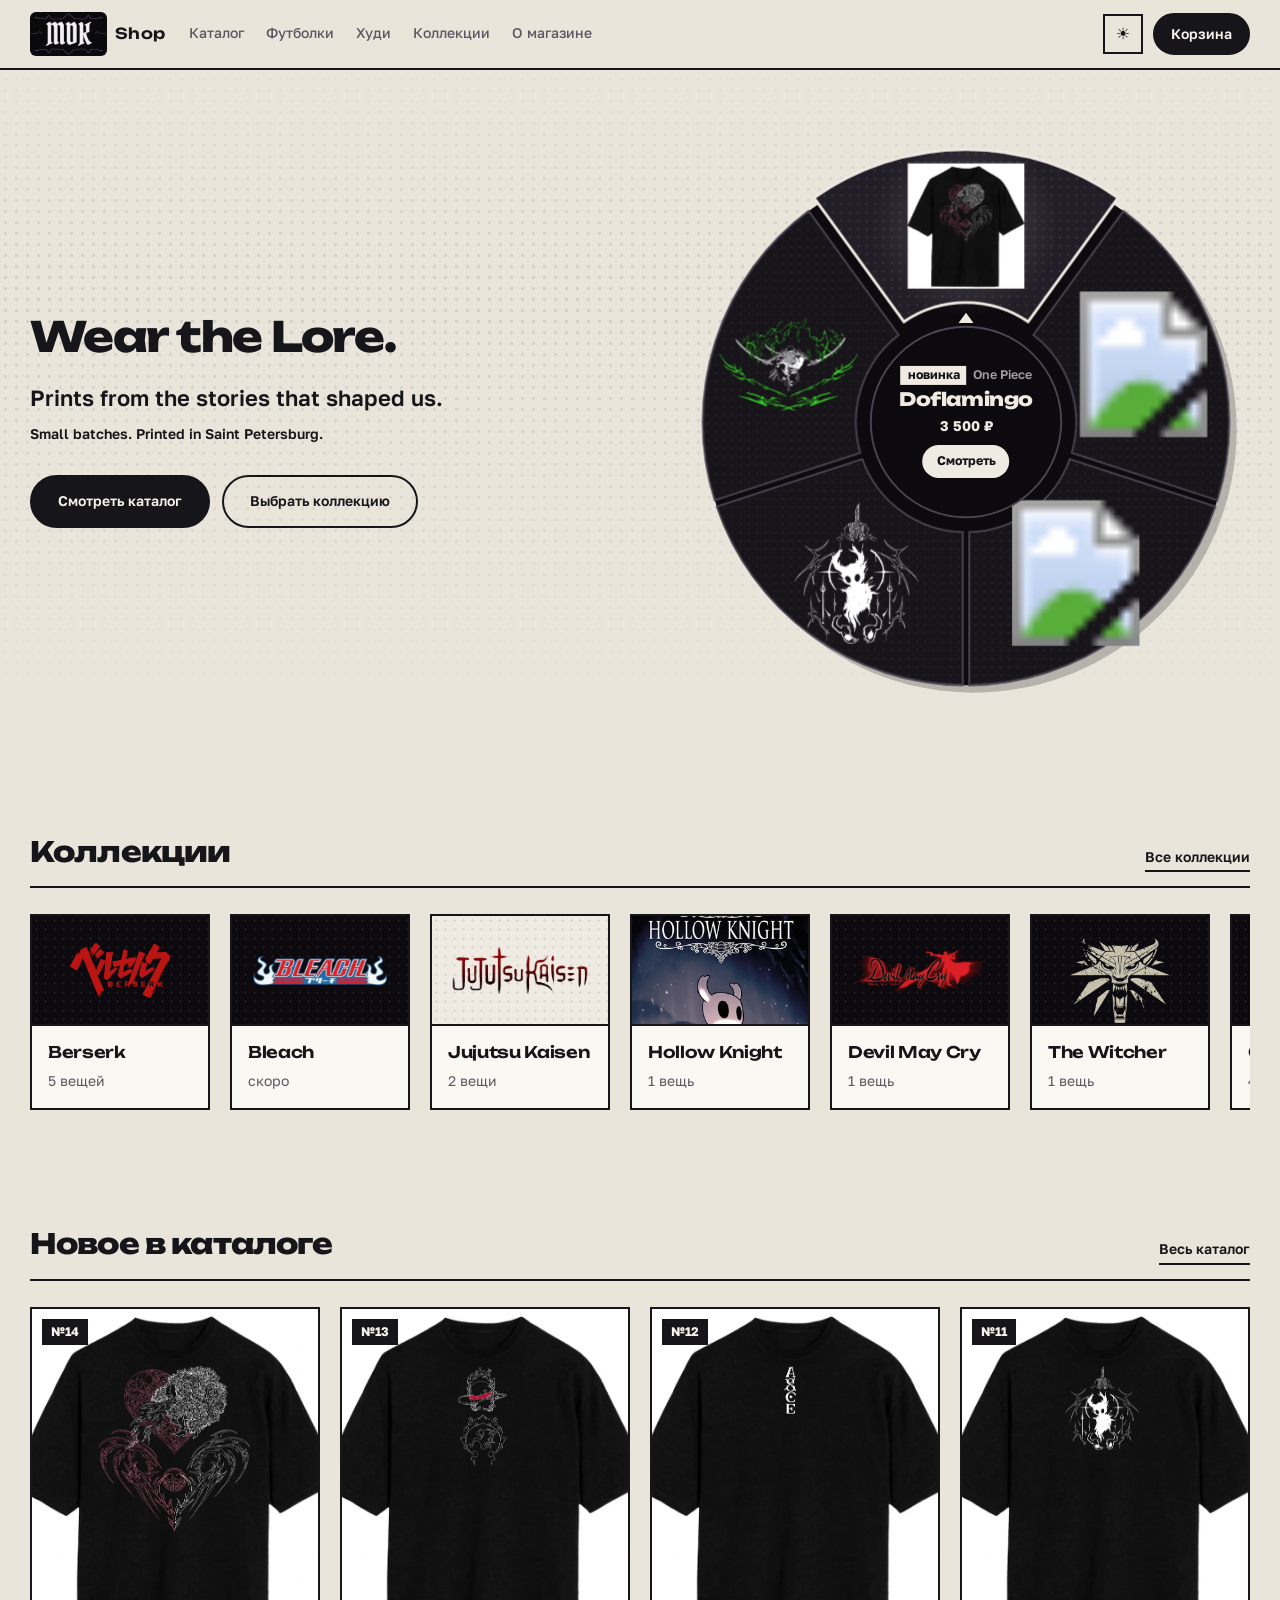
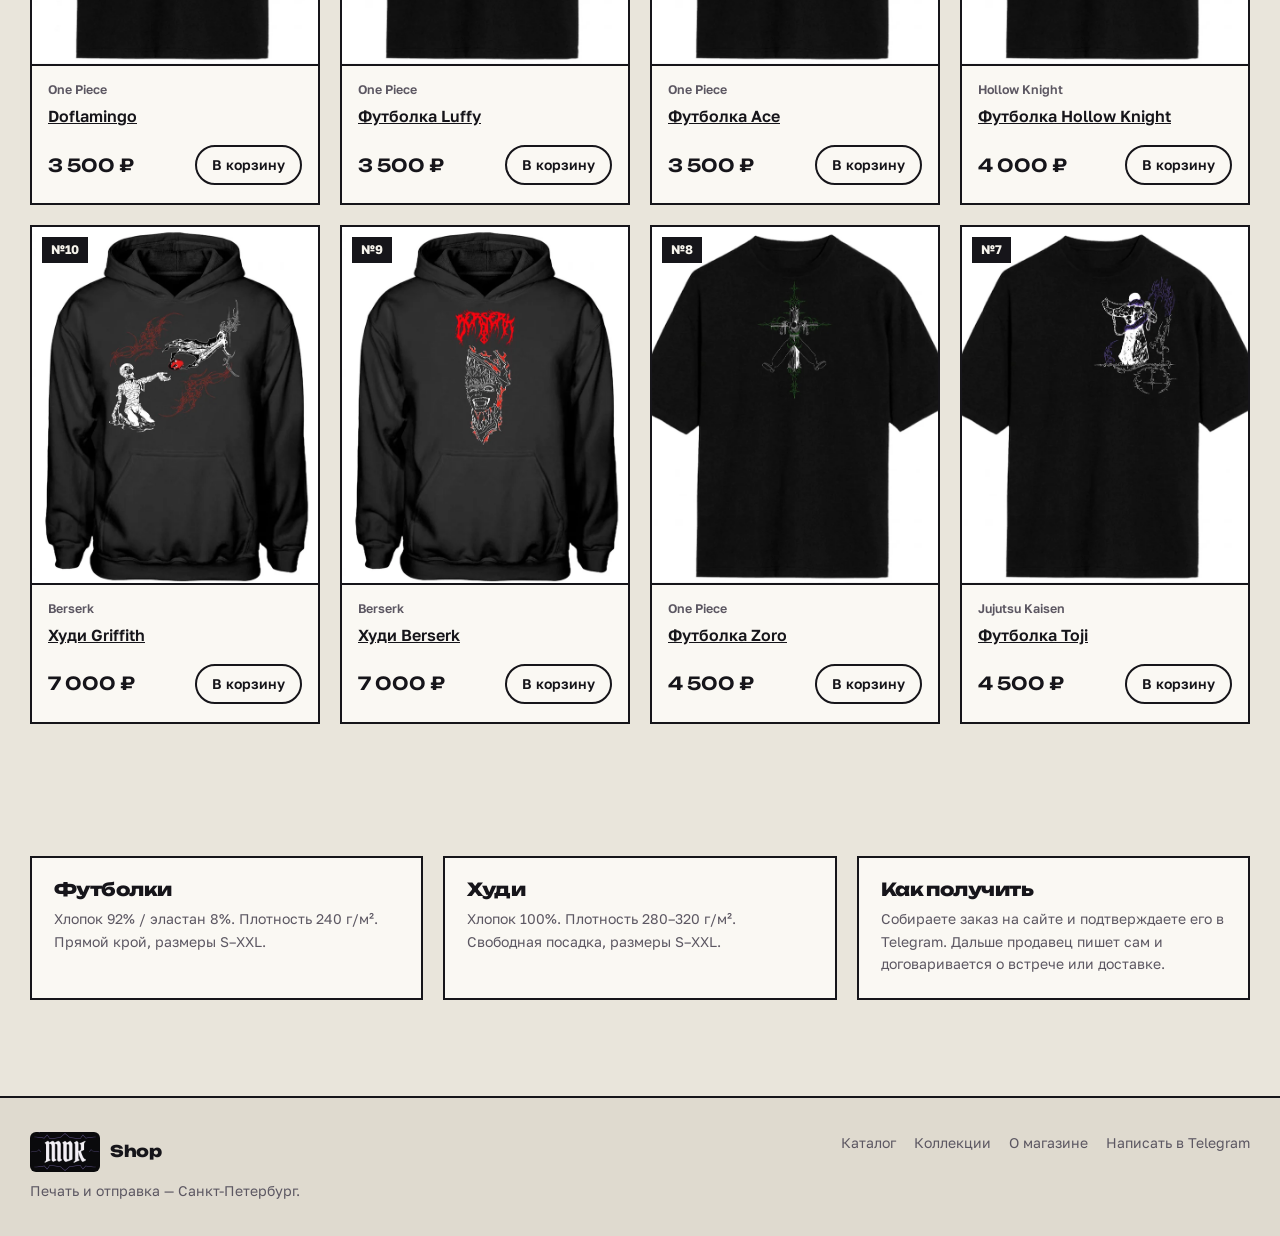
==== commit 453bb838: "whellfix" ====
--- a/index.html
+++ b/index.html
@@ -29,7 +29,7 @@
 <link rel="preconnect" href="https://fonts.googleapis.com">
 <link rel="preconnect" href="https://fonts.gstatic.com" crossorigin>
 <link href="https://fonts.googleapis.com/css2?family=Unbounded:wght@600;800&family=Golos+Text:wght@400;500;600;700&display=swap" rel="stylesheet">
-<link rel="stylesheet" href="styles.css?v=9">
+<link rel="stylesheet" href="styles.css?v=10">
 <script src="https://telegram.org/js/telegram-web-app.js"></script>
 </head>
 <body>
@@ -245,7 +245,7 @@
 <div class="toast" id="toast" role="status" aria-live="polite" hidden></div>
 
 <script src="products.js?v=6"></script>
-<script src="art.js?v=7"></script>
-<script src="app.js?v=7"></script>
+<script src="art.js?v=8"></script>
+<script src="app.js?v=8"></script>
 </body>
 </html>
--- a/styles.css
+++ b/styles.css
@@ -437,6 +437,11 @@
 }
 .wheel__slot.is-active .wheel__print { transform: scale(1.14); }
 
+/* Фото новой вещи не увеличиваем, как прозрачный принт: оно целиком вписано
+   в сектор и ограничено SVG clipPath даже при наведении и нажатии. */
+.wheel__print.is-photo,
+.wheel__slot.is-active .wheel__print.is-photo { transform: none; }
+
 .wheel__hit { fill: transparent; pointer-events: all; }
 
 .wheel__hub-bg {
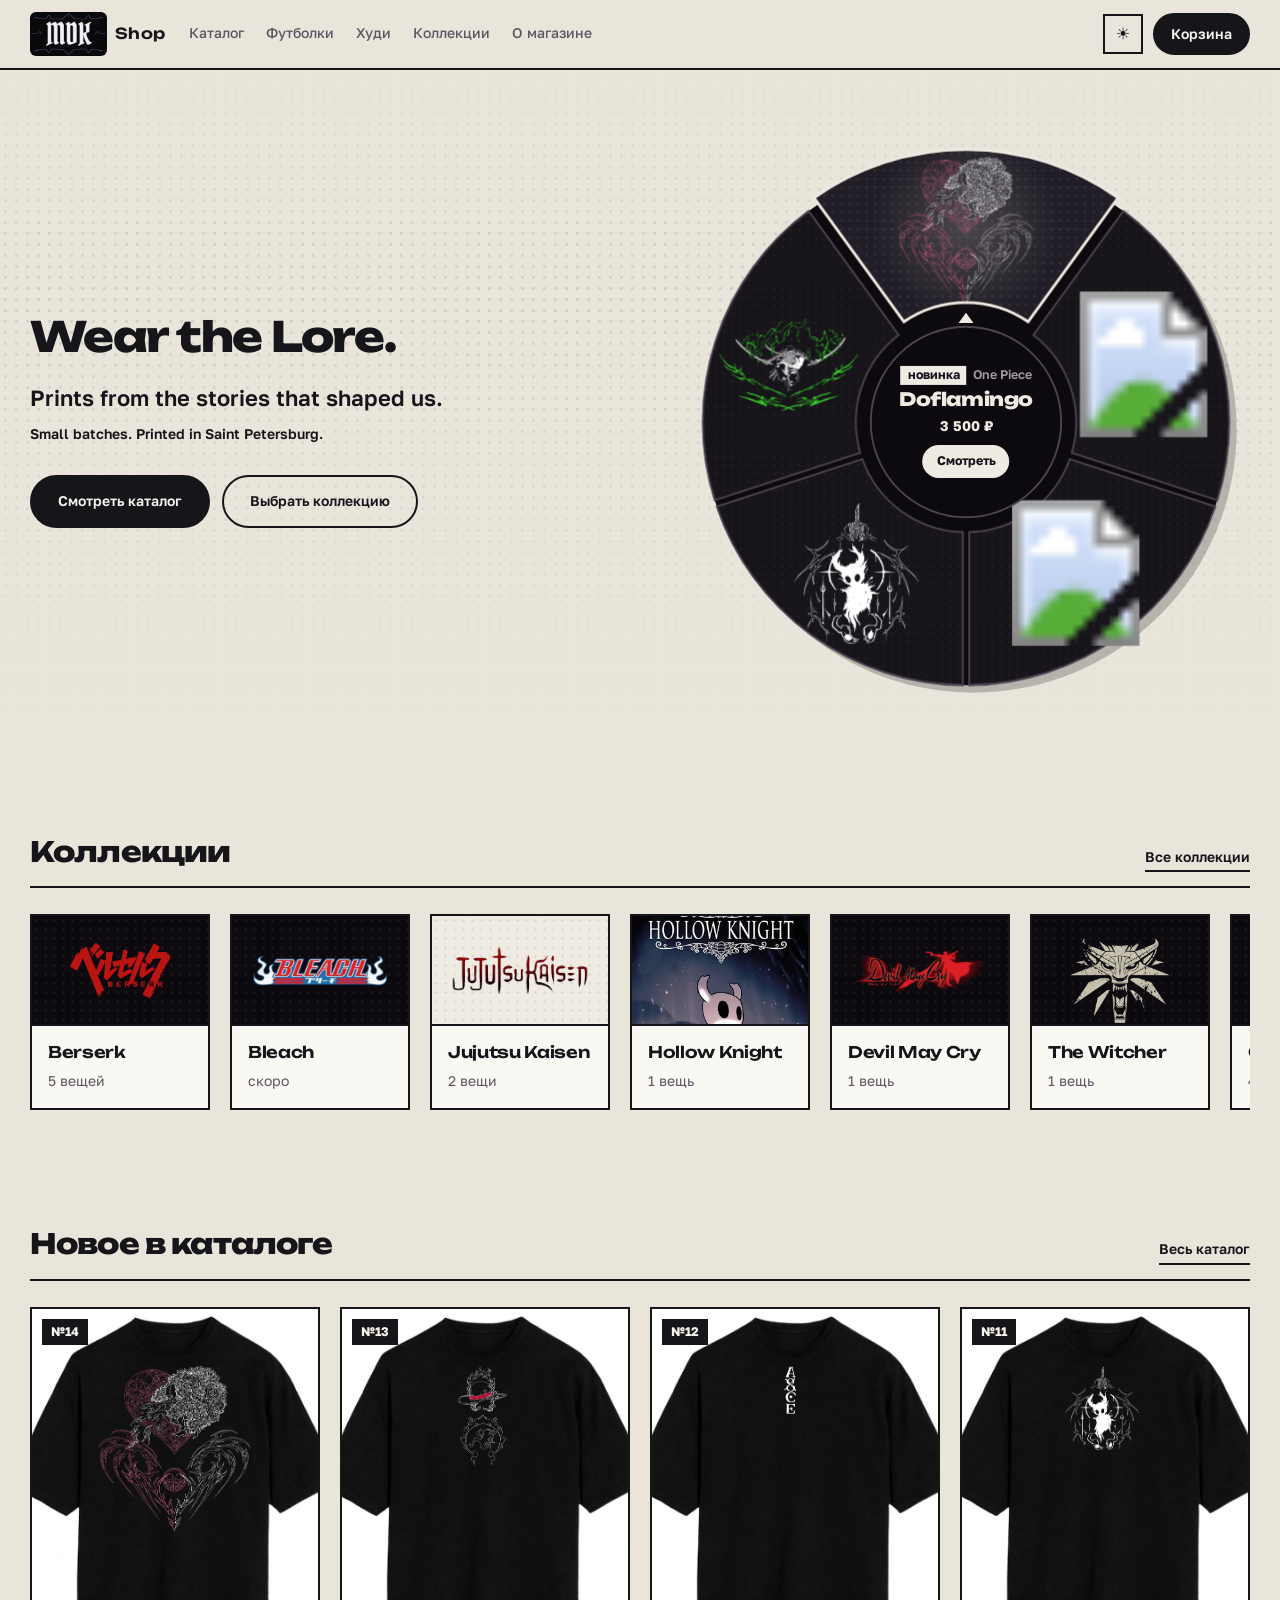
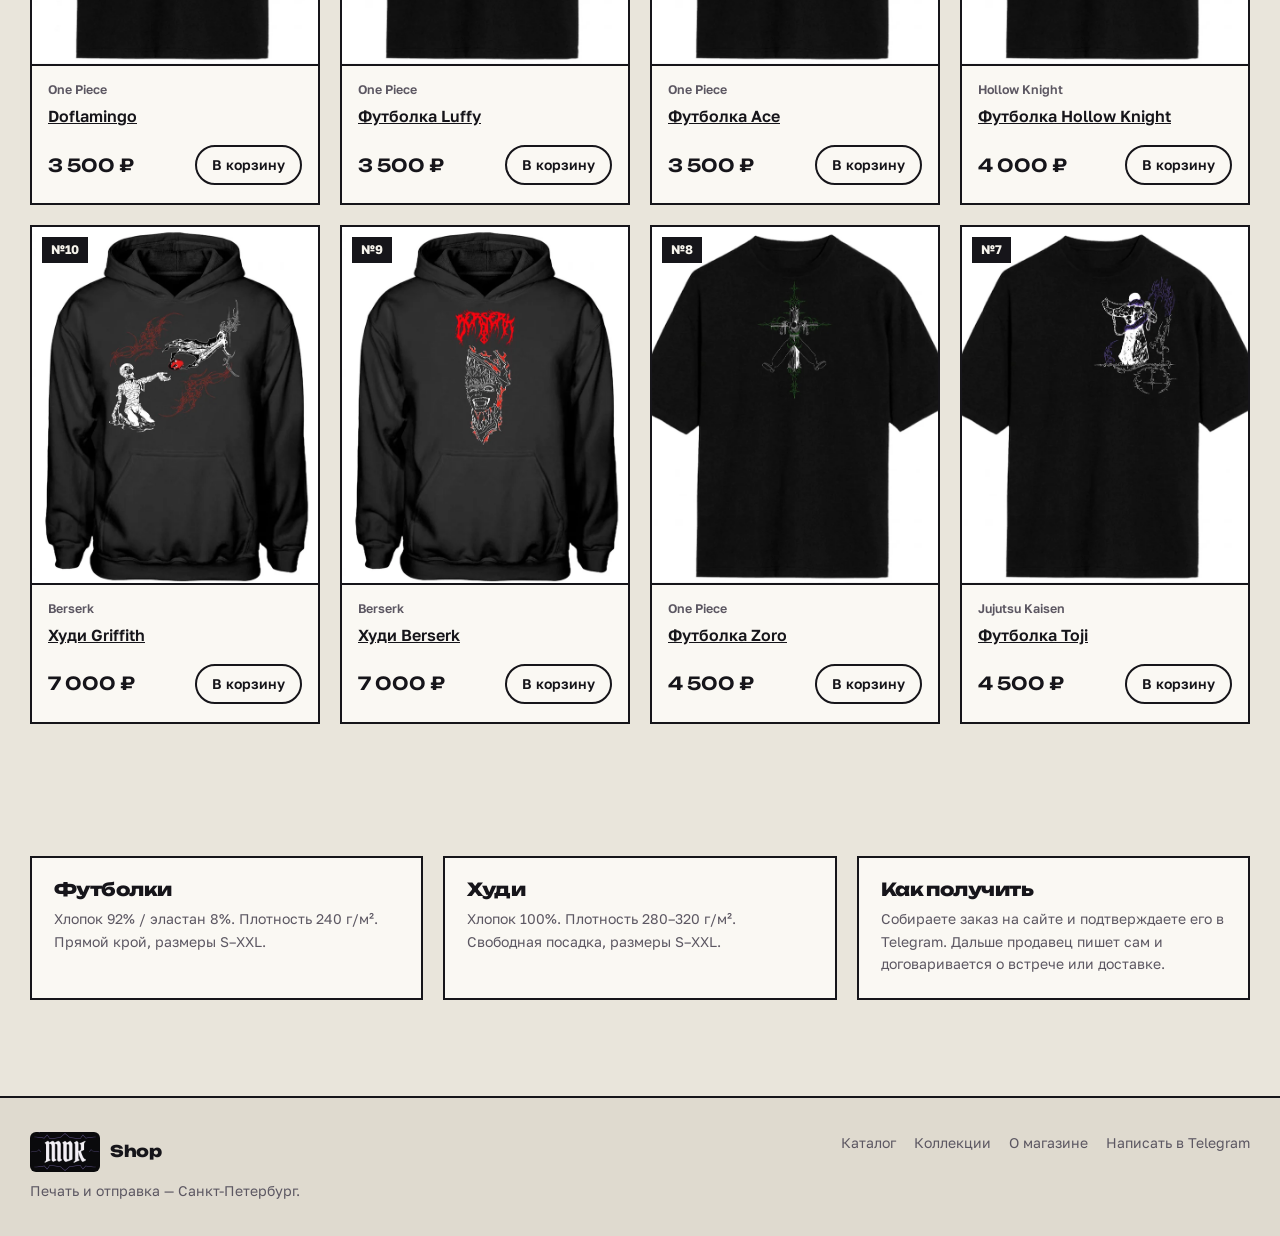
==== commit a6562437: "whellfix" ====
--- a/index.html
+++ b/index.html
@@ -245,7 +245,7 @@
 <div class="toast" id="toast" role="status" aria-live="polite" hidden></div>
 
 <script src="products.js?v=6"></script>
-<script src="art.js?v=8"></script>
-<script src="app.js?v=8"></script>
+<script src="art.js?v=wheel-9"></script>
+<script src="app.js?v=wheel-9"></script>
 </body>
 </html>
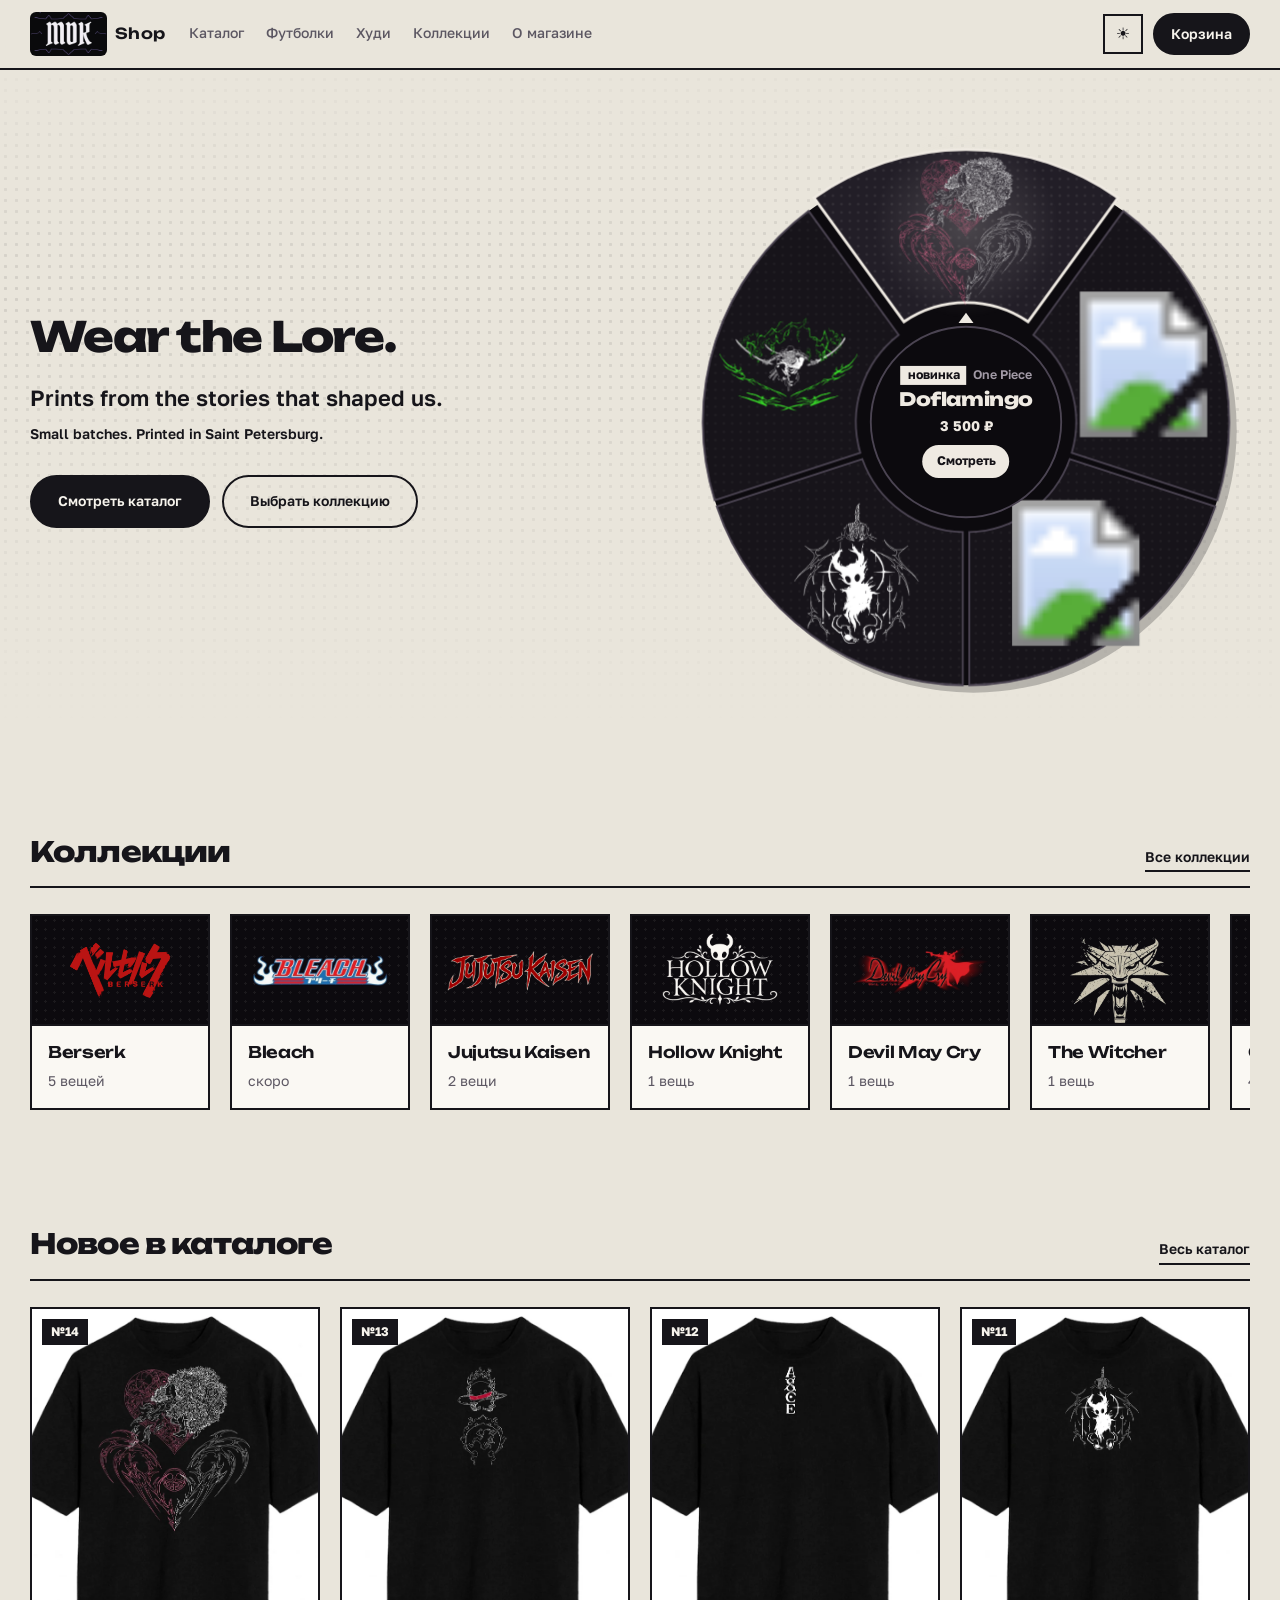
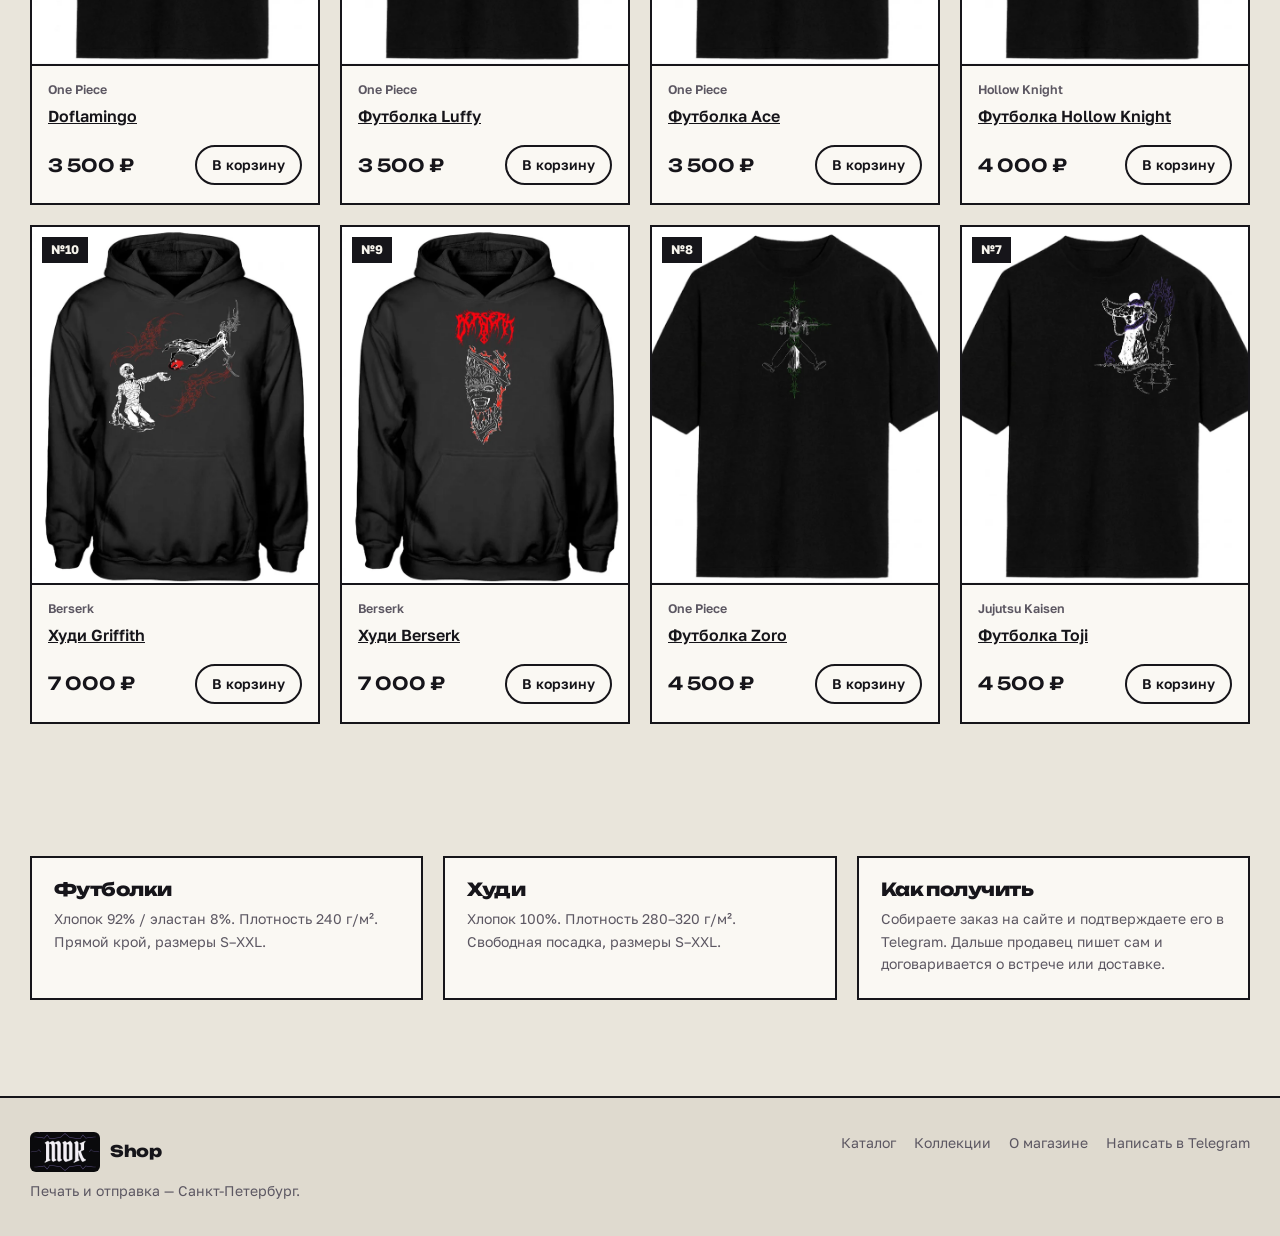
==== commit 9c4f5b8f: "logochange" ====
--- a/index.html
+++ b/index.html
@@ -245,7 +245,7 @@
 <div class="toast" id="toast" role="status" aria-live="polite" hidden></div>
 
 <script src="products.js?v=6"></script>
-<script src="art.js?v=wheel-9"></script>
+<script src="art.js?v=logos-10"></script>
 <script src="app.js?v=wheel-9"></script>
 </body>
 </html>
